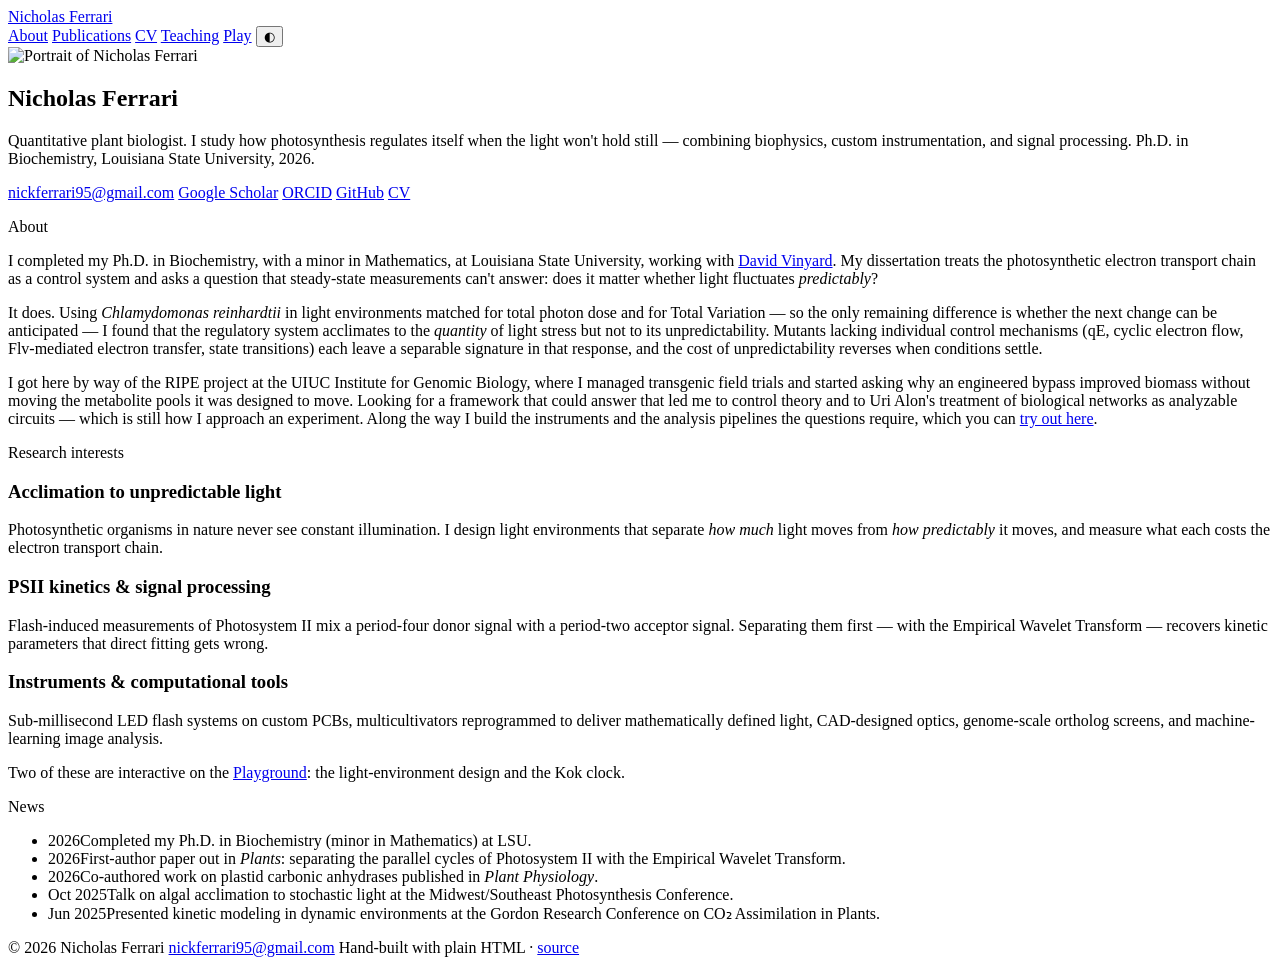
==== index.html @ 89a7556d "Add v1 website files fable 5 prep work followed by opus 5 personalization." ====
<!doctype html>
<html lang="en">
<head>
<meta charset="utf-8">
<meta name="viewport" content="width=device-width, initial-scale=1">
<title>Nicholas Ferrari — Quantitative Plant Biologist</title>
<meta name="description" content="Nicholas Ferrari studies how the photosynthetic electron transport chain is regulated under dynamic and unpredictable light, combining biophysics, custom instrumentation, and signal processing.">
<link rel="icon" type="image/svg+xml" href="assets/favicon.svg">
<link rel="preconnect" href="https://fonts.googleapis.com">
<link rel="preconnect" href="https://fonts.gstatic.com" crossorigin>
<link href="https://fonts.googleapis.com/css2?family=Inter:wght@400;500;600&family=Newsreader:ital,opsz,wght@0,6..72,400..700;1,6..72,400..600&display=swap" rel="stylesheet">
<link rel="stylesheet" href="assets/css/style.css">
<script>(function(){var t='light';try{t=localStorage.getItem('theme')||(matchMedia('(prefers-color-scheme: dark)').matches?'dark':'light');}catch(e){}document.documentElement.setAttribute('data-theme',t);})();</script>
</head>
<body>

<header class="site-head">
  <nav class="nav wrap" aria-label="Main">
    <a class="brand" href="index.html">Nicholas Ferrari</a>
    <div class="nav-links">
      <a href="index.html" aria-current="page">About</a>
      <a href="publications.html">Publications</a>
      <a href="cv.html">CV</a>
      <a href="teaching.html">Teaching</a>
      <a class="play-link" href="play/index.html">Play</a>
      <button id="theme-toggle" type="button" aria-label="Switch theme">◐</button>
    </div>
  </nav>
</header>

<main class="wrap">

  <section class="hero">
    <!-- EDIT: swap the placeholder portrait for a photo — save it as
         assets/me.jpg and change the src below -->
    <img class="portrait" src="assets/portrait.svg" alt="Portrait of Nicholas Ferrari" width="132" height="132">
    <div>
      <h1 class="name">Nicholas Ferrari</h1>
      <p class="tagline">Quantitative plant biologist. I study how photosynthesis regulates itself when the light won't hold still — combining biophysics, custom instrumentation, and signal processing. Ph.D. in Biochemistry, Louisiana State University, 2026.</p>
      <div class="quick-links">
        <a class="pill" href="mailto:nickferrari95@gmail.com">nickferrari95@gmail.com</a>
        <!-- EDIT: replace with your real profile URLs (or delete the ones you don't use) -->
        <a class="pill" href="https://scholar.google.com">Google Scholar</a>
        <a class="pill" href="https://orcid.org">ORCID</a>
        <a class="pill" href="https://github.com/yourusername">GitHub</a>
        <a class="pill" href="cv.html">CV</a>
      </div>
    </div>
  </section>

  <section id="about">
    <p class="section-label">About</p>
    <p>I completed my Ph.D. in Biochemistry, with a minor in Mathematics, at Louisiana State University, working with <a href="https://www.lsu.edu/science/biosci/">David Vinyard</a>. My dissertation treats the photosynthetic electron transport chain as a control system and asks a question that steady-state measurements can't answer: does it matter whether light fluctuates <em>predictably</em>?</p>
    <p>It does. Using <em>Chlamydomonas reinhardtii</em> in light environments matched for total photon dose and for Total Variation — so the only remaining difference is whether the next change can be anticipated — I found that the regulatory system acclimates to the <em>quantity</em> of light stress but not to its unpredictability. Mutants lacking individual control mechanisms (qE, cyclic electron flow, Flv-mediated electron transfer, state transitions) each leave a separable signature in that response, and the cost of unpredictability reverses when conditions settle.</p>
    <p>I got here by way of the RIPE project at the UIUC Institute for Genomic Biology, where I managed transgenic field trials and started asking why an engineered bypass improved biomass without moving the metabolite pools it was designed to move. Looking for a framework that could answer that led me to control theory and to Uri Alon's treatment of biological networks as analyzable circuits — which is still how I approach an experiment. Along the way I build the instruments and the analysis pipelines the questions require, which you can <a href="play/index.html">try out here</a>.</p>
  </section>

  <section id="research">
    <p class="section-label">Research interests</p>
    <div class="grid-3">
      <div class="card">
        <h3>Acclimation to unpredictable light</h3>
        <p>Photosynthetic organisms in nature never see constant illumination. I design light environments that separate <em>how much</em> light moves from <em>how predictably</em> it moves, and measure what each costs the electron transport chain.</p>
      </div>
      <div class="card">
        <h3>PSII kinetics &amp; signal processing</h3>
        <p>Flash-induced measurements of Photosystem II mix a period-four donor signal with a period-two acceptor signal. Separating them first — with the Empirical Wavelet Transform — recovers kinetic parameters that direct fitting gets wrong.</p>
      </div>
      <div class="card">
        <h3>Instruments &amp; computational tools</h3>
        <p>Sub-millisecond LED flash systems on custom PCBs, multicultivators reprogrammed to deliver mathematically defined light, CAD-designed optics, genome-scale ortholog screens, and machine-learning image analysis.</p>
      </div>
    </div>
    <p class="small muted" style="margin-top:14px">Two of these are interactive on the <a href="play/index.html">Playground</a>: the light-environment design and the Kok clock.</p>
  </section>

  <section id="news">
    <p class="section-label">News</p>
    <!-- EDIT: keep this short and reverse-chronological. Add your defense date
         and your next position when you're ready to announce it. -->
    <ul class="news">
      <li><time>2026</time><span>Completed my Ph.D. in Biochemistry (minor in Mathematics) at LSU.</span></li>
      <li><time>2026</time><span>First-author paper out in <em>Plants</em>: separating the parallel cycles of Photosystem II with the Empirical Wavelet Transform.</span></li>
      <li><time>2026</time><span>Co-authored work on plastid carbonic anhydrases published in <em>Plant Physiology</em>.</span></li>
      <li><time>Oct 2025</time><span>Talk on algal acclimation to stochastic light at the Midwest/Southeast Photosynthesis Conference.</span></li>
      <li><time>Jun 2025</time><span>Presented kinetic modeling in dynamic environments at the Gordon Research Conference on CO₂ Assimilation in Plants.</span></li>
    </ul>
  </section>

</main>

<footer class="site-foot">
  <div class="wrap foot-row">
    <span>© 2026 Nicholas Ferrari</span>
    <span><a href="mailto:nickferrari95@gmail.com">nickferrari95@gmail.com</a></span>
    <span>Hand-built with plain HTML · <a href="https://github.com/yourusername/yourusername.github.io">source</a></span>
  </div>
</footer>

<script src="assets/js/site.js"></script>
</body>
</html>
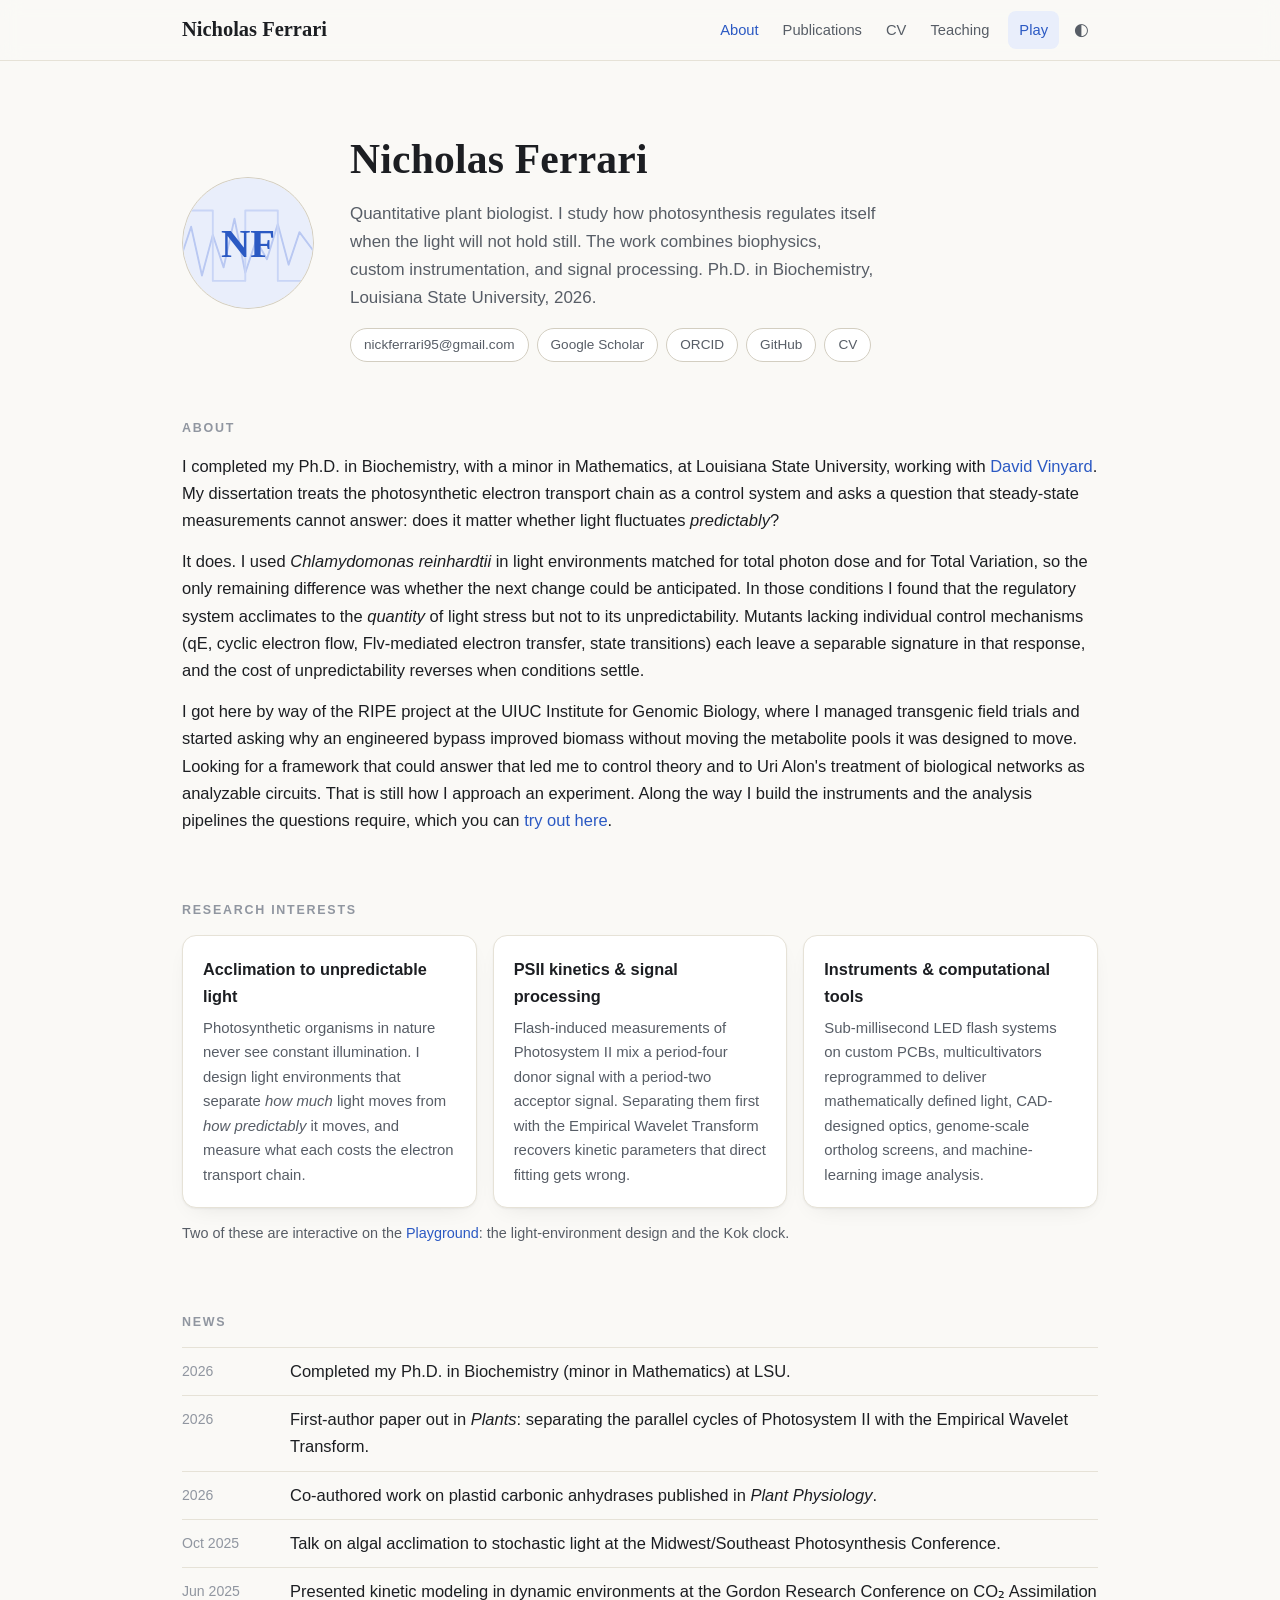
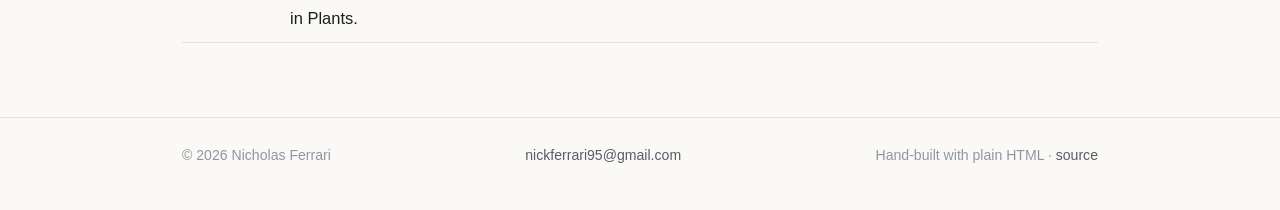
==== commit 5629c60b: "ai-tell sweep skill updated to remove unnatural language." ====
--- a/index.html
+++ b/index.html
@@ -36,13 +36,13 @@
     <img class="portrait" src="assets/portrait.svg" alt="Portrait of Nicholas Ferrari" width="132" height="132">
     <div>
       <h1 class="name">Nicholas Ferrari</h1>
-      <p class="tagline">Quantitative plant biologist. I study how photosynthesis regulates itself when the light won't hold still — combining biophysics, custom instrumentation, and signal processing. Ph.D. in Biochemistry, Louisiana State University, 2026.</p>
+      <p class="tagline">Quantitative plant biologist. I study how photosynthesis regulates itself when the light will not hold still. The work combines biophysics, custom instrumentation, and signal processing. Ph.D. in Biochemistry, Louisiana State University, 2026.</p>
       <div class="quick-links">
         <a class="pill" href="mailto:nickferrari95@gmail.com">nickferrari95@gmail.com</a>
         <!-- EDIT: replace with your real profile URLs (or delete the ones you don't use) -->
         <a class="pill" href="https://scholar.google.com">Google Scholar</a>
         <a class="pill" href="https://orcid.org">ORCID</a>
-        <a class="pill" href="https://github.com/yourusername">GitHub</a>
+        <a class="pill" href="https://github.com/nickyferrari">GitHub</a>
         <a class="pill" href="cv.html">CV</a>
       </div>
     </div>
@@ -50,9 +50,9 @@
 
   <section id="about">
     <p class="section-label">About</p>
-    <p>I completed my Ph.D. in Biochemistry, with a minor in Mathematics, at Louisiana State University, working with <a href="https://www.lsu.edu/science/biosci/">David Vinyard</a>. My dissertation treats the photosynthetic electron transport chain as a control system and asks a question that steady-state measurements can't answer: does it matter whether light fluctuates <em>predictably</em>?</p>
-    <p>It does. Using <em>Chlamydomonas reinhardtii</em> in light environments matched for total photon dose and for Total Variation — so the only remaining difference is whether the next change can be anticipated — I found that the regulatory system acclimates to the <em>quantity</em> of light stress but not to its unpredictability. Mutants lacking individual control mechanisms (qE, cyclic electron flow, Flv-mediated electron transfer, state transitions) each leave a separable signature in that response, and the cost of unpredictability reverses when conditions settle.</p>
-    <p>I got here by way of the RIPE project at the UIUC Institute for Genomic Biology, where I managed transgenic field trials and started asking why an engineered bypass improved biomass without moving the metabolite pools it was designed to move. Looking for a framework that could answer that led me to control theory and to Uri Alon's treatment of biological networks as analyzable circuits — which is still how I approach an experiment. Along the way I build the instruments and the analysis pipelines the questions require, which you can <a href="play/index.html">try out here</a>.</p>
+    <p>I completed my Ph.D. in Biochemistry, with a minor in Mathematics, at Louisiana State University, working with <a href="https://www.lsu.edu/science/biosci/">David Vinyard</a>. My dissertation treats the photosynthetic electron transport chain as a control system and asks a question that steady-state measurements cannot answer: does it matter whether light fluctuates <em>predictably</em>?</p>
+    <p>It does. I used <em>Chlamydomonas reinhardtii</em> in light environments matched for total photon dose and for Total Variation, so the only remaining difference was whether the next change could be anticipated. In those conditions I found that the regulatory system acclimates to the <em>quantity</em> of light stress but not to its unpredictability. Mutants lacking individual control mechanisms (qE, cyclic electron flow, Flv-mediated electron transfer, state transitions) each leave a separable signature in that response, and the cost of unpredictability reverses when conditions settle.</p>
+    <p>I got here by way of the RIPE project at the UIUC Institute for Genomic Biology, where I managed transgenic field trials and started asking why an engineered bypass improved biomass without moving the metabolite pools it was designed to move. Looking for a framework that could answer that led me to control theory and to Uri Alon's treatment of biological networks as analyzable circuits. That is still how I approach an experiment. Along the way I build the instruments and the analysis pipelines the questions require, which you can <a href="play/index.html">try out here</a>.</p>
   </section>
 
   <section id="research">
@@ -64,7 +64,7 @@
       </div>
       <div class="card">
         <h3>PSII kinetics &amp; signal processing</h3>
-        <p>Flash-induced measurements of Photosystem II mix a period-four donor signal with a period-two acceptor signal. Separating them first — with the Empirical Wavelet Transform — recovers kinetic parameters that direct fitting gets wrong.</p>
+        <p>Flash-induced measurements of Photosystem II mix a period-four donor signal with a period-two acceptor signal. Separating them first with the Empirical Wavelet Transform recovers kinetic parameters that direct fitting gets wrong.</p>
       </div>
       <div class="card">
         <h3>Instruments &amp; computational tools</h3>
@@ -93,7 +93,7 @@
   <div class="wrap foot-row">
     <span>© 2026 Nicholas Ferrari</span>
     <span><a href="mailto:nickferrari95@gmail.com">nickferrari95@gmail.com</a></span>
-    <span>Hand-built with plain HTML · <a href="https://github.com/yourusername/yourusername.github.io">source</a></span>
+    <span>Hand-built with plain HTML · <a href="https://github.com/nickyferrari/nickyferrari.github.io">source</a></span>
   </div>
 </footer>
 
--- a/assets/css/style.css
+++ b/assets/css/style.css
@@ -0,0 +1,529 @@
+/* ============================================================
+   Ada Quill — personal academic site
+   Plain CSS, no build step, no framework.
+   EDIT: every color and font lives in the tokens below.
+   Swap --accent to re-skin the whole site in one line.
+   ============================================================ */
+
+:root {
+  --bg: #FAF9F6;
+  --bg-raise: #FFFFFF;
+  --bg-sunk: #F1EEE7;
+  --ink: #1C1E22;
+  --ink-soft: #575D66;
+  --ink-faint: #9096A0;
+  --line: #E6E2D7;
+  --line-strong: #D3CEC1;
+  --accent: #2B59C3;
+  --on-accent: #FFFFFF;
+  --accent-soft: #E9EEFB;
+  --gold: #B8860B;
+  --gold-soft: #F7EFDC;
+  --danger: #B54834;
+  /* Chart series colors. Validated for colorblind separation and contrast
+     against the chart surface (--bg-sunk) — light and dark are separately
+     chosen steps, not an automatic flip. Don't hand-tweak these. */
+  --series-1: #2B59C3;
+  --series-2: #B5540C;
+  --series-3: #0B8F84;
+  --grid: #DFDACD;
+  --serif: "Newsreader", Georgia, "Times New Roman", serif;
+  --sans: "Inter", -apple-system, BlinkMacSystemFont, "Segoe UI", Roboto, Helvetica, Arial, sans-serif;
+  --mono: ui-monospace, "SF Mono", SFMono-Regular, Menlo, Consolas, monospace;
+  --wrap: 960px;
+  --wrap-wide: 1140px;
+  --shadow: 0 1px 2px rgba(20, 22, 26, .05), 0 8px 24px -12px rgba(20, 22, 26, .12);
+}
+
+html[data-theme="dark"] {
+  --bg: #14161A;
+  --bg-raise: #1B1E24;
+  --bg-sunk: #0F1114;
+  --ink: #E7E5E0;
+  --ink-soft: #A8ACB4;
+  --ink-faint: #7A7F88;
+  --line: #282C33;
+  --line-strong: #3A3F48;
+  --accent: #8AA7F0;
+  --on-accent: #0E1526;
+  --accent-soft: #232B42;
+  --gold: #D8B25C;
+  --gold-soft: #2E2817;
+  --danger: #E08573;
+  --series-1: #6E8FE8;
+  --series-2: #C97A2E;
+  --series-3: #1FA593;
+  --grid: #23272E;
+  --shadow: 0 1px 2px rgba(0, 0, 0, .4), 0 10px 30px -12px rgba(0, 0, 0, .5);
+}
+
+/* ---------- base ---------- */
+
+* { box-sizing: border-box; }
+html { scroll-behavior: smooth; }
+
+body {
+  margin: 0;
+  background: var(--bg);
+  color: var(--ink);
+  font-family: var(--sans);
+  font-size: 16.5px;
+  line-height: 1.65;
+  -webkit-font-smoothing: antialiased;
+  text-rendering: optimizeLegibility;
+}
+
+::selection { background: var(--accent-soft); }
+
+a { color: var(--accent); text-decoration: none; }
+a:hover { text-decoration: underline; text-underline-offset: 3px; }
+
+:focus-visible { outline: 2px solid var(--accent); outline-offset: 2px; border-radius: 4px; }
+
+.wrap { max-width: var(--wrap); margin: 0 auto; padding: 0 22px; }
+.wrap-wide { max-width: var(--wrap-wide); margin: 0 auto; padding: 0 22px; }
+
+p { margin: 0 0 14px; }
+.muted { color: var(--ink-soft); }
+.faint { color: var(--ink-faint); }
+.small { font-size: .9rem; }
+
+h1, h2 { font-family: var(--serif); font-weight: 600; letter-spacing: .2px; }
+h2 { font-size: 1.55rem; margin: 0 0 12px; }
+h3 { font-size: 1.02rem; font-weight: 600; margin: 22px 0 6px; }
+
+.section-label {
+  font-size: .78rem;
+  font-weight: 600;
+  letter-spacing: .14em;
+  text-transform: uppercase;
+  color: var(--ink-faint);
+  margin: 0 0 14px;
+}
+
+section { padding: 26px 0; }
+
+hr.rule { border: 0; border-top: 1px solid var(--line); margin: 8px 0; }
+
+/* ---------- header / nav ---------- */
+
+.site-head {
+  position: sticky;
+  top: 0;
+  z-index: 50;
+  background: color-mix(in srgb, var(--bg) 84%, transparent);
+  backdrop-filter: blur(10px);
+  -webkit-backdrop-filter: blur(10px);
+  border-bottom: 1px solid var(--line);
+}
+
+.nav {
+  display: flex;
+  align-items: center;
+  justify-content: space-between;
+  min-height: 60px;
+  gap: 12px;
+  flex-wrap: wrap;
+  padding-top: 6px;
+  padding-bottom: 6px;
+}
+
+.brand {
+  font-family: var(--serif);
+  font-size: 1.28rem;
+  font-weight: 600;
+  color: var(--ink);
+}
+.brand:hover { color: var(--accent); text-decoration: none; }
+
+.nav-links { display: flex; align-items: center; gap: 2px; flex-wrap: wrap; }
+
+.nav-links a {
+  color: var(--ink-soft);
+  font-size: .92rem;
+  font-weight: 500;
+  padding: 7px 11px;
+  border-radius: 8px;
+}
+.nav-links a:hover { color: var(--ink); background: var(--bg-sunk); text-decoration: none; }
+.nav-links a[aria-current="page"] { color: var(--accent); }
+
+.nav-links a.play-link { color: var(--accent); background: var(--accent-soft); margin-left: 6px; }
+.nav-links a.play-link:hover { filter: brightness(.96); }
+
+#theme-toggle {
+  font: inherit;
+  font-size: 1.05rem;
+  line-height: 1;
+  background: none;
+  border: 0;
+  color: var(--ink-soft);
+  cursor: pointer;
+  padding: 7px 9px;
+  border-radius: 8px;
+  margin-left: 4px;
+}
+#theme-toggle:hover { background: var(--bg-sunk); color: var(--ink); }
+
+/* ---------- hero ---------- */
+
+.hero { display: flex; gap: 36px; align-items: center; padding: 64px 0 30px; }
+
+.portrait {
+  width: 132px;
+  height: 132px;
+  border-radius: 50%;
+  border: 1px solid var(--line-strong);
+  background: var(--bg-sunk);
+  flex: 0 0 auto;
+}
+
+h1.name { font-size: 2.6rem; margin: 0 0 6px; }
+
+.tagline { color: var(--ink-soft); font-size: 1.06rem; max-width: 56ch; margin: 0 0 16px; }
+
+.quick-links { display: flex; gap: 8px; flex-wrap: wrap; }
+
+.pill {
+  font-size: .85rem;
+  font-weight: 500;
+  padding: 5px 13px;
+  border: 1px solid var(--line-strong);
+  border-radius: 999px;
+  color: var(--ink-soft);
+  background: var(--bg-raise);
+}
+.pill:hover { border-color: var(--accent); color: var(--accent); text-decoration: none; }
+
+/* ---------- cards & grids ---------- */
+
+.grid-3 { display: grid; grid-template-columns: repeat(3, 1fr); gap: 16px; }
+
+.card {
+  background: var(--bg-raise);
+  border: 1px solid var(--line);
+  border-radius: 14px;
+  padding: 20px;
+  box-shadow: var(--shadow);
+}
+.card h3 { margin-top: 0; }
+.card p { margin-bottom: 0; font-size: .93rem; color: var(--ink-soft); }
+
+a.card-link { display: block; color: inherit; transition: transform .15s ease, border-color .15s ease; }
+a.card-link:hover { text-decoration: none; transform: translateY(-2px); border-color: var(--accent); }
+a.card-link .go { color: var(--accent); font-weight: 500; font-size: .9rem; display: inline-block; margin-top: 12px; }
+
+.demo-cards { display: grid; grid-template-columns: repeat(3, 1fr); gap: 18px; margin-top: 10px; }
+.thumb { display: block; width: 100%; height: auto; border-radius: 10px; background: var(--bg-sunk); margin-bottom: 14px; border: 1px solid var(--line); }
+
+/* ---------- news ---------- */
+
+.news { list-style: none; margin: 0; padding: 0; }
+.news li { display: flex; gap: 16px; padding: 10px 0; border-top: 1px solid var(--line); }
+.news li:last-child { border-bottom: 1px solid var(--line); }
+.news time { flex: 0 0 92px; color: var(--ink-faint); font-size: .88rem; padding-top: 2px; }
+
+/* ---------- publications ---------- */
+
+.pub { padding: 15px 0; border-top: 1px solid var(--line); }
+.pub:last-child { border-bottom: 1px solid var(--line); }
+.pub-title { font-weight: 600; margin: 0 0 2px; }
+.pub-authors { margin: 0 0 2px; font-size: .95rem; color: var(--ink-soft); }
+.pub-authors .me { color: var(--ink); font-weight: 600; }
+.pub-venue { font-style: italic; color: var(--ink-soft); font-size: .95rem; margin: 0; }
+.pub-links { display: flex; gap: 4px; font-size: .84rem; margin-top: 7px; flex-wrap: wrap; align-items: center; }
+.pub-links a, .pub-links summary {
+  color: var(--accent);
+  border: 1px solid var(--line);
+  border-radius: 6px;
+  padding: 2px 9px;
+  cursor: pointer;
+  list-style: none;
+}
+.pub-links a:hover, .pub-links summary:hover { border-color: var(--accent); text-decoration: none; }
+.pub-links details { display: contents; }
+.pub-links summary::-webkit-details-marker { display: none; }
+.bibtex-box {
+  background: var(--bg-sunk);
+  border: 1px solid var(--line);
+  border-radius: 8px;
+  padding: 12px 14px;
+  font-family: var(--mono);
+  font-size: .76rem;
+  line-height: 1.5;
+  overflow-x: auto;
+  margin: 10px 0 0;
+  white-space: pre;
+}
+
+/* ---------- CV ---------- */
+
+.cv-item { display: flex; gap: 18px; padding: 11px 0; border-top: 1px solid var(--line); }
+.cv-when { flex: 0 0 118px; color: var(--ink-faint); font-size: .9rem; padding-top: 2px; }
+.cv-what strong { font-weight: 600; }
+.cv-what .sub { color: var(--ink-soft); font-size: .93rem; }
+
+/* ---------- buttons ---------- */
+
+.btn {
+  display: inline-flex;
+  align-items: center;
+  justify-content: center;
+  gap: 8px;
+  font: inherit;
+  font-size: .92rem;
+  font-weight: 500;
+  padding: 8px 16px;
+  border-radius: 10px;
+  border: 1px solid var(--line-strong);
+  background: var(--bg-raise);
+  color: var(--ink);
+  cursor: pointer;
+}
+.btn:hover { border-color: var(--accent); color: var(--accent); text-decoration: none; }
+.btn.primary { background: var(--accent); border-color: var(--accent); color: var(--on-accent); }
+.btn.primary:hover { filter: brightness(1.08); color: var(--on-accent); }
+.btn:disabled { opacity: .45; cursor: default; pointer-events: none; }
+.btn.small { padding: 5px 11px; font-size: .85rem; border-radius: 8px; }
+.btn-row { display: flex; gap: 8px; flex-wrap: wrap; margin-top: 10px; }
+
+/* ---------- demo pages (playground) ---------- */
+
+.demo { display: grid; grid-template-columns: 272px minmax(0, 1fr); gap: 22px; align-items: start; padding: 22px 0; }
+
+.panel {
+  background: var(--bg-raise);
+  border: 1px solid var(--line);
+  border-radius: 14px;
+  padding: 16px 18px;
+  box-shadow: var(--shadow);
+}
+
+.panel fieldset { border: 0; margin: 0; padding: 13px 0; border-top: 1px solid var(--line); min-width: 0; }
+.panel fieldset:first-child { border-top: 0; padding-top: 2px; }
+.panel legend {
+  display: block;
+  width: 100%;
+  padding: 0 0 4px;
+  font-size: .76rem;
+  font-weight: 600;
+  letter-spacing: .12em;
+  text-transform: uppercase;
+  color: var(--ink-faint);
+}
+
+.ctl { display: block; margin: 9px 0; }
+.ctl-row { display: flex; justify-content: space-between; align-items: baseline; font-size: .88rem; margin-bottom: 3px; }
+.ctl-row output { font-family: var(--mono); font-size: .78rem; color: var(--ink-soft); }
+
+input[type="range"] { width: 100%; accent-color: var(--accent); margin: 0; display: block; }
+
+select, input[type="number"] {
+  font: inherit;
+  font-size: .9rem;
+  padding: 6px 9px;
+  border: 1px solid var(--line-strong);
+  border-radius: 8px;
+  background: var(--bg-raise);
+  color: var(--ink);
+  width: 100%;
+}
+
+.check-row { display: flex; align-items: center; gap: 8px; font-size: .9rem; margin: 8px 0; }
+input[type="checkbox"] { accent-color: var(--accent); width: 15px; height: 15px; margin: 0; }
+
+.bs-grid { display: grid; grid-template-columns: repeat(9, 1fr); gap: 2px; margin: 6px 0 2px; }
+.bs-grid label { display: flex; flex-direction: column; align-items: center; gap: 3px; font-size: .68rem; color: var(--ink-faint); }
+.bs-grid input[type="checkbox"] { width: 13px; height: 13px; }
+.bs-name { font-size: .8rem; font-weight: 600; color: var(--ink-soft); margin: 8px 0 2px; }
+
+/* ---------- canvas stage ---------- */
+
+.stage { position: relative; min-width: 0; }
+.stage canvas {
+  display: block;
+  width: 100%;
+  height: auto;
+  background: var(--bg-sunk);
+  border: 1px solid var(--line);
+  border-radius: 14px;
+  box-shadow: var(--shadow);
+  touch-action: none;
+}
+.stage-note { font-size: .85rem; color: var(--ink-faint); margin-top: 10px; }
+.readout { display: flex; gap: 20px; font-family: var(--mono); font-size: .8rem; color: var(--ink-soft); margin-top: 9px; flex-wrap: wrap; }
+
+.overlay {
+  position: absolute;
+  inset: 0;
+  display: flex;
+  align-items: center;
+  justify-content: center;
+  background: color-mix(in srgb, var(--bg) 55%, transparent);
+  backdrop-filter: blur(3px);
+  -webkit-backdrop-filter: blur(3px);
+  border-radius: 14px;
+  padding: 20px;
+}
+.overlay-card {
+  background: var(--bg-raise);
+  border: 1px solid var(--line-strong);
+  border-radius: 16px;
+  padding: 26px 30px;
+  max-width: 400px;
+  text-align: center;
+  box-shadow: var(--shadow);
+}
+.overlay-card h3 { font-family: var(--serif); font-size: 1.4rem; margin: 0 0 8px; }
+.overlay-card p { color: var(--ink-soft); font-size: .95rem; }
+.overlay-card .btn-row { justify-content: center; }
+
+.hidden { display: none !important; }
+
+/* ---------- rule list (numbered list, used on the Life page) ---------- */
+
+.rules-box {
+  background: var(--bg-raise);
+  border: 1px solid var(--line);
+  border-radius: 14px;
+  padding: 16px 20px 18px;
+  margin-top: 14px;
+  box-shadow: var(--shadow);
+}
+.rules-box h3 { margin: 0 0 4px; }
+.rules-box > p { font-size: .9rem; color: var(--ink-soft); margin: 0 0 10px; }
+
+ol.rules { margin: 0; padding-left: 22px; font-size: .93rem; }
+ol.rules li { margin: 7px 0; padding-left: 4px; }
+ol.rules li::marker { color: var(--accent); font-weight: 600; font-family: var(--mono); font-size: .85em; }
+ol.rules .term { color: var(--ink-faint); font-style: italic; }
+
+/* ---------- charts ---------- */
+
+.legend { display: flex; gap: 16px; flex-wrap: wrap; margin: 12px 0 0; font-size: .87rem; }
+.legend-item { display: inline-flex; align-items: center; gap: 7px; color: var(--ink-soft); }
+.swatch { width: 13px; height: 13px; border-radius: 3px; flex: 0 0 auto; }
+
+.stat-row { display: grid; grid-template-columns: repeat(auto-fit, minmax(128px, 1fr)); gap: 10px; margin-top: 14px; }
+.stat {
+  background: var(--bg-raise);
+  border: 1px solid var(--line);
+  border-radius: 11px;
+  padding: 10px 13px;
+}
+.stat .k { font-size: .72rem; letter-spacing: .08em; text-transform: uppercase; color: var(--ink-faint); display: block; }
+.stat .v { font-family: var(--mono); font-size: 1.02rem; color: var(--ink); display: block; margin-top: 2px; }
+.stat .v small { font-size: .72rem; color: var(--ink-faint); font-family: var(--sans); }
+.stat.match { border-color: var(--gold); background: var(--gold-soft); }
+
+.tip {
+  position: absolute;
+  pointer-events: none;
+  background: var(--bg-raise);
+  border: 1px solid var(--line-strong);
+  border-radius: 9px;
+  padding: 7px 10px;
+  font-size: .8rem;
+  line-height: 1.45;
+  box-shadow: var(--shadow);
+  white-space: nowrap;
+  z-index: 5;
+}
+.tip .tk { color: var(--ink-faint); }
+.tip .tv { font-family: var(--mono); color: var(--ink); }
+.tip b { display: block; margin-bottom: 3px; font-size: .78rem; }
+
+table.data { border-collapse: collapse; width: 100%; font-size: .84rem; margin-top: 10px; }
+table.data th, table.data td { text-align: right; padding: 4px 9px; border-bottom: 1px solid var(--line); font-family: var(--mono); font-weight: 400; }
+table.data th { color: var(--ink-faint); font-size: .74rem; text-transform: uppercase; letter-spacing: .07em; font-family: var(--sans); }
+table.data td:first-child, table.data th:first-child { text-align: left; }
+details.table-view summary { cursor: pointer; color: var(--accent); font-size: .87rem; font-weight: 500; margin-top: 14px; }
+
+.eq { font-family: var(--mono); font-size: .8rem; background: var(--bg-sunk); border: 1px solid var(--line); border-radius: 8px; padding: 8px 11px; color: var(--ink-soft); margin: 8px 0 0; overflow-x: auto; }
+
+/* ---------- golf specifics ---------- */
+
+.level-chips { display: flex; gap: 7px; flex-wrap: wrap; margin: 4px 0 10px; }
+.chip {
+  font: inherit;
+  font-size: .84rem;
+  font-weight: 500;
+  padding: 5px 12px;
+  border-radius: 999px;
+  border: 1px solid var(--line-strong);
+  background: var(--bg-raise);
+  cursor: pointer;
+  color: var(--ink-soft);
+}
+.chip:hover { border-color: var(--accent); color: var(--accent); }
+.chip[aria-pressed="true"] { background: var(--accent); border-color: var(--accent); color: var(--on-accent); }
+.chip.done::after { content: " ✓"; }
+
+.stamp-grid { display: grid; grid-template-columns: 1fr 1fr; gap: 7px; }
+.stamp {
+  font: inherit;
+  border: 1px solid var(--line-strong);
+  border-radius: 10px;
+  background: var(--bg-raise);
+  padding: 8px 6px 6px;
+  display: flex;
+  flex-direction: column;
+  align-items: center;
+  gap: 4px;
+  cursor: pointer;
+  font-size: .76rem;
+  color: var(--ink-soft);
+}
+.stamp:hover { border-color: var(--accent); }
+.stamp[aria-pressed="true"] { border-color: var(--accent); background: var(--accent-soft); color: var(--accent); }
+.stamp svg { display: block; }
+.stamp .cost { font-family: var(--mono); font-size: .68rem; }
+
+.level-blurb { font-size: .9rem; color: var(--ink-soft); margin: 6px 0 0; }
+.level-blurb strong { color: var(--ink); }
+.hint-details { margin-top: 8px; font-size: .88rem; }
+.hint-details summary { cursor: pointer; color: var(--accent); font-weight: 500; }
+.hint-details p { margin: 6px 0 0; color: var(--ink-soft); }
+
+/* ---------- footer ---------- */
+
+.site-foot { border-top: 1px solid var(--line); margin-top: 48px; padding: 26px 0 42px; font-size: .88rem; color: var(--ink-faint); }
+.foot-row { display: flex; justify-content: space-between; gap: 14px; flex-wrap: wrap; }
+.site-foot a { color: var(--ink-soft); }
+.site-foot a:hover { color: var(--accent); }
+
+/* ---------- page intro ---------- */
+
+.page-head { padding: 46px 0 8px; }
+.page-head h1 { font-size: 2.1rem; margin: 0 0 10px; }
+.page-head .lede { color: var(--ink-soft); max-width: 62ch; }
+
+/* ---------- responsive ---------- */
+
+@media (max-width: 900px) {
+  .grid-3, .demo-cards { grid-template-columns: 1fr; }
+  .demo { grid-template-columns: 1fr; }
+  .hero { flex-direction: column; align-items: flex-start; gap: 20px; padding-top: 40px; }
+  h1.name { font-size: 2.15rem; }
+  .cv-item { flex-direction: column; gap: 2px; }
+  .news li { flex-direction: column; gap: 2px; }
+  .news time { flex-basis: auto; }
+}
+
+/* ---------- motion ---------- */
+
+@media (prefers-reduced-motion: reduce) {
+  html { scroll-behavior: auto; }
+  *, *::before, *::after { transition: none !important; animation: none !important; }
+}
+
+/* ---------- print (used by the CV page) ---------- */
+
+@media print {
+  .site-head, .site-foot, .no-print { display: none !important; }
+  body { background: #fff; color: #000; font-size: 11.5pt; }
+  a { color: #000; }
+  .wrap { max-width: 100%; padding: 0; }
+  .cv-item, .pub, .news li { border-color: #ddd; break-inside: avoid; }
+  .page-head { padding-top: 0; }
+}
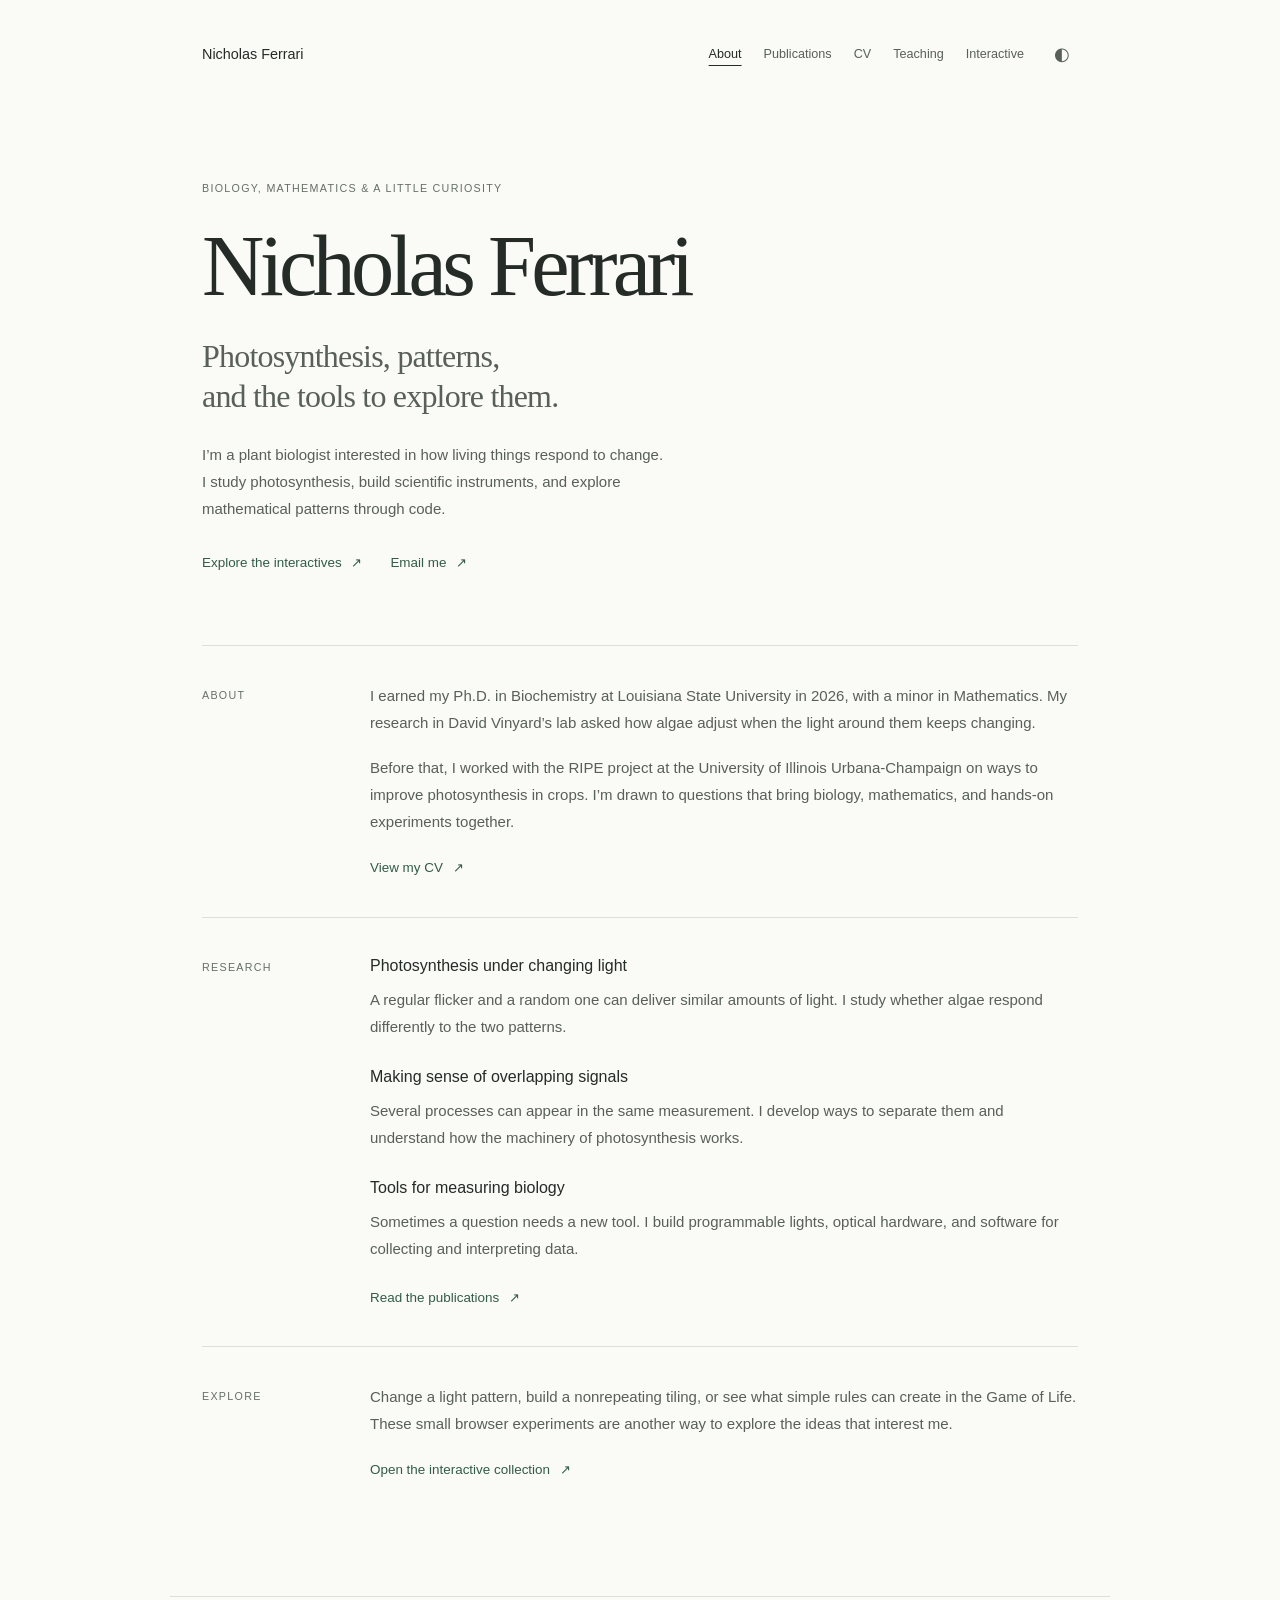
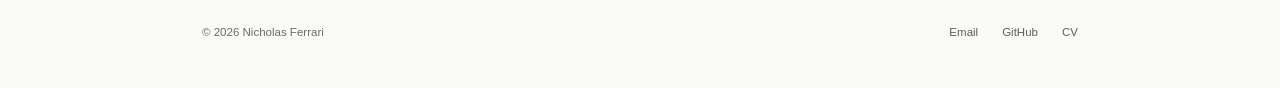
==== commit 6b3da0ed: "Redesign personal site and expand interactive tiling explorer" ====
--- a/index.html
+++ b/index.html
@@ -4,15 +4,16 @@
 <meta charset="utf-8">
 <meta name="viewport" content="width=device-width, initial-scale=1">
 <title>Nicholas Ferrari — Quantitative Plant Biologist</title>
-<meta name="description" content="Nicholas Ferrari studies how the photosynthetic electron transport chain is regulated under dynamic and unpredictable light, combining biophysics, custom instrumentation, and signal processing.">
+<meta name="description" content="Nicholas Ferrari is a plant biologist exploring photosynthesis, scientific instruments, and mathematical patterns. Read about his research or try an interactive experiment.">
 <link rel="icon" type="image/svg+xml" href="assets/favicon.svg">
 <link rel="preconnect" href="https://fonts.googleapis.com">
 <link rel="preconnect" href="https://fonts.gstatic.com" crossorigin>
 <link href="https://fonts.googleapis.com/css2?family=Inter:wght@400;500;600&family=Newsreader:ital,opsz,wght@0,6..72,400..700;1,6..72,400..600&display=swap" rel="stylesheet">
 <link rel="stylesheet" href="assets/css/style.css">
-<script>(function(){var t='light';try{t=localStorage.getItem('theme')||(matchMedia('(prefers-color-scheme: dark)').matches?'dark':'light');}catch(e){}document.documentElement.setAttribute('data-theme',t);})();</script>
+<script>(function(){var t='light';try{t=localStorage.getItem('theme')||'light';}catch(e){}document.documentElement.setAttribute('data-theme',t);})();</script>
 </head>
 <body>
+<a class="skip-link" href="#main">Skip to content</a>
 
 <header class="site-head">
   <nav class="nav wrap" aria-label="Main">
@@ -22,78 +23,65 @@
       <a href="publications.html">Publications</a>
       <a href="cv.html">CV</a>
       <a href="teaching.html">Teaching</a>
-      <a class="play-link" href="play/index.html">Play</a>
+      <a class="play-link" href="play/index.html">Interactive</a>
       <button id="theme-toggle" type="button" aria-label="Switch theme">◐</button>
     </div>
   </nav>
 </header>
 
-<main class="wrap">
-
-  <section class="hero">
-    <!-- EDIT: swap the placeholder portrait for a photo — save it as
-         assets/me.jpg and change the src below -->
-    <img class="portrait" src="assets/portrait.svg" alt="Portrait of Nicholas Ferrari" width="132" height="132">
-    <div>
-      <h1 class="name">Nicholas Ferrari</h1>
-      <p class="tagline">Quantitative plant biologist. I study how photosynthesis regulates itself when the light will not hold still. The work combines biophysics, custom instrumentation, and signal processing. Ph.D. in Biochemistry, Louisiana State University, 2026.</p>
-      <div class="quick-links">
-        <a class="pill" href="mailto:nickferrari95@gmail.com">nickferrari95@gmail.com</a>
-        <!-- EDIT: replace with your real profile URLs (or delete the ones you don't use) -->
-        <a class="pill" href="https://scholar.google.com">Google Scholar</a>
-        <a class="pill" href="https://orcid.org">ORCID</a>
-        <a class="pill" href="https://github.com/nickyferrari">GitHub</a>
-        <a class="pill" href="cv.html">CV</a>
-      </div>
+<main class="wrap" id="main">
+<section class="intro" aria-labelledby="intro-title">
+    <p class="eyebrow">Biology, mathematics &amp; a little curiosity</p>
+    <h1 id="intro-title">Nicholas Ferrari</h1>
+    <p class="intro-line">Photosynthesis, patterns,<br class="desktop-break"> and the tools to explore them.</p>
+    <p class="intro-summary">I’m a plant biologist interested in how living things respond to change. I study photosynthesis, build scientific instruments, and explore mathematical patterns through code.</p>
+    <div class="text-links">
+      <a href="play/index.html">Explore the interactives <span aria-hidden="true">↗</span></a>
+      <a href="mailto:nickferrari95@gmail.com">Email me <span aria-hidden="true">↗</span></a>
     </div>
   </section>
 
-  <section id="about">
-    <p class="section-label">About</p>
-    <p>I completed my Ph.D. in Biochemistry, with a minor in Mathematics, at Louisiana State University, working with <a href="https://www.lsu.edu/science/biosci/">David Vinyard</a>. My dissertation treats the photosynthetic electron transport chain as a control system and asks a question that steady-state measurements cannot answer: does it matter whether light fluctuates <em>predictably</em>?</p>
-    <p>It does. I used <em>Chlamydomonas reinhardtii</em> in light environments matched for total photon dose and for Total Variation, so the only remaining difference was whether the next change could be anticipated. In those conditions I found that the regulatory system acclimates to the <em>quantity</em> of light stress but not to its unpredictability. Mutants lacking individual control mechanisms (qE, cyclic electron flow, Flv-mediated electron transfer, state transitions) each leave a separable signature in that response, and the cost of unpredictability reverses when conditions settle.</p>
-    <p>I got here by way of the RIPE project at the UIUC Institute for Genomic Biology, where I managed transgenic field trials and started asking why an engineered bypass improved biomass without moving the metabolite pools it was designed to move. Looking for a framework that could answer that led me to control theory and to Uri Alon's treatment of biological networks as analyzable circuits. That is still how I approach an experiment. Along the way I build the instruments and the analysis pipelines the questions require, which you can <a href="play/index.html">try out here</a>.</p>
+  <section class="section-row" id="about" aria-labelledby="about-title">
+    <h2 class="section-label" id="about-title">About</h2>
+    <div class="section-body">
+      <p>I earned my Ph.D. in Biochemistry at Louisiana State University in 2026, with a minor in Mathematics. My research in David Vinyard’s lab asked how algae adjust when the light around them keeps changing.</p>
+      <p>Before that, I worked with the RIPE project at the University of Illinois Urbana-Champaign on ways to improve photosynthesis in crops. I’m drawn to questions that bring biology, mathematics, and hands-on experiments together.</p>
+      <a class="inline-link" href="cv.html">View my CV <span aria-hidden="true">↗</span></a>
+    </div>
   </section>
 
-  <section id="research">
-    <p class="section-label">Research interests</p>
-    <div class="grid-3">
-      <div class="card">
-        <h3>Acclimation to unpredictable light</h3>
-        <p>Photosynthetic organisms in nature never see constant illumination. I design light environments that separate <em>how much</em> light moves from <em>how predictably</em> it moves, and measure what each costs the electron transport chain.</p>
-      </div>
-      <div class="card">
-        <h3>PSII kinetics &amp; signal processing</h3>
-        <p>Flash-induced measurements of Photosystem II mix a period-four donor signal with a period-two acceptor signal. Separating them first with the Empirical Wavelet Transform recovers kinetic parameters that direct fitting gets wrong.</p>
-      </div>
-      <div class="card">
-        <h3>Instruments &amp; computational tools</h3>
-        <p>Sub-millisecond LED flash systems on custom PCBs, multicultivators reprogrammed to deliver mathematically defined light, CAD-designed optics, genome-scale ortholog screens, and machine-learning image analysis.</p>
-      </div>
+  <section class="section-row" id="research" aria-labelledby="research-title">
+    <h2 class="section-label" id="research-title">Research</h2>
+    <div class="section-body research-list">
+      <article>
+        <h3>Photosynthesis under changing light</h3>
+        <p>A regular flicker and a random one can deliver similar amounts of light. I study whether algae respond differently to the two patterns.</p>
+      </article>
+      <article>
+        <h3>Making sense of overlapping signals</h3>
+        <p>Several processes can appear in the same measurement. I develop ways to separate them and understand how the machinery of photosynthesis works.</p>
+      </article>
+      <article>
+        <h3>Tools for measuring biology</h3>
+        <p>Sometimes a question needs a new tool. I build programmable lights, optical hardware, and software for collecting and interpreting data.</p>
+      </article>
+      <a class="inline-link" href="publications.html">Read the publications <span aria-hidden="true">↗</span></a>
     </div>
-    <p class="small muted" style="margin-top:14px">Two of these are interactive on the <a href="play/index.html">Playground</a>: the light-environment design and the Kok clock.</p>
   </section>
 
-  <section id="news">
-    <p class="section-label">News</p>
-    <!-- EDIT: keep this short and reverse-chronological. Add your defense date
-         and your next position when you're ready to announce it. -->
-    <ul class="news">
-      <li><time>2026</time><span>Completed my Ph.D. in Biochemistry (minor in Mathematics) at LSU.</span></li>
-      <li><time>2026</time><span>First-author paper out in <em>Plants</em>: separating the parallel cycles of Photosystem II with the Empirical Wavelet Transform.</span></li>
-      <li><time>2026</time><span>Co-authored work on plastid carbonic anhydrases published in <em>Plant Physiology</em>.</span></li>
-      <li><time>Oct 2025</time><span>Talk on algal acclimation to stochastic light at the Midwest/Southeast Photosynthesis Conference.</span></li>
-      <li><time>Jun 2025</time><span>Presented kinetic modeling in dynamic environments at the Gordon Research Conference on CO₂ Assimilation in Plants.</span></li>
-    </ul>
+  <section class="section-row" aria-labelledby="explore-title">
+    <h2 class="section-label" id="explore-title">Explore</h2>
+    <div class="section-body">
+      <p>Change a light pattern, build a nonrepeating tiling, or see what simple rules can create in the Game of Life. These small browser experiments are another way to explore the ideas that interest me.</p>
+      <a class="inline-link" href="play/index.html">Open the interactive collection <span aria-hidden="true">↗</span></a>
+    </div>
   </section>
-
 </main>
 
 <footer class="site-foot">
   <div class="wrap foot-row">
     <span>© 2026 Nicholas Ferrari</span>
-    <span><a href="mailto:nickferrari95@gmail.com">nickferrari95@gmail.com</a></span>
-    <span>Hand-built with plain HTML · <a href="https://github.com/nickyferrari/nickyferrari.github.io">source</a></span>
+    <div class="footer-links"><a href="mailto:nickferrari95@gmail.com">Email</a><a href="https://github.com/nickyferrari">GitHub</a><a href="cv.html">CV</a></div>
   </div>
 </footer>
 
--- a/assets/css/style.css
+++ b/assets/css/style.css
@@ -1,269 +1,139 @@
-/* ============================================================
-   Ada Quill — personal academic site
-   Plain CSS, no build step, no framework.
-   EDIT: every color and font lives in the tokens below.
-   Swap --accent to re-skin the whole site in one line.
-   ============================================================ */
-
+/* Nicholas Ferrari — shared typography, layout, and interactive controls. */
 :root {
-  --bg: #FAF9F6;
-  --bg-raise: #FFFFFF;
-  --bg-sunk: #F1EEE7;
-  --ink: #1C1E22;
-  --ink-soft: #575D66;
-  --ink-faint: #9096A0;
-  --line: #E6E2D7;
-  --line-strong: #D3CEC1;
-  --accent: #2B59C3;
-  --on-accent: #FFFFFF;
-  --accent-soft: #E9EEFB;
-  --gold: #B8860B;
-  --gold-soft: #F7EFDC;
-  --danger: #B54834;
-  /* Chart series colors. Validated for colorblind separation and contrast
-     against the chart surface (--bg-sunk) — light and dark are separately
-     chosen steps, not an automatic flip. Don't hand-tweak these. */
-  --series-1: #2B59C3;
-  --series-2: #B5540C;
-  --series-3: #0B8F84;
-  --grid: #DFDACD;
+  color-scheme: light;
+  --bg: #fafaf7;
+  --bg-raise: #ffffff;
+  --bg-sunk: #f1f1eb;
+  --ink: #252b27;
+  --ink-soft: #586059;
+  --ink-faint: #657067;
+  --line: #dedfd6;
+  --line-strong: #c9cec4;
+  --accent: #315c45;
+  --on-accent: #ffffff;
+  --accent-soft: #e8eee7;
+  --gold: #87630a;
+  --gold-soft: #f4eedc;
+  --danger: #a53d2a;
+  --series-1: #2b59c3;
+  --series-2: #b5540c;
+  --series-3: #08766d;
+  --grid: #dfdacd;
   --serif: "Newsreader", Georgia, "Times New Roman", serif;
-  --sans: "Inter", -apple-system, BlinkMacSystemFont, "Segoe UI", Roboto, Helvetica, Arial, sans-serif;
-  --mono: ui-monospace, "SF Mono", SFMono-Regular, Menlo, Consolas, monospace;
-  --wrap: 960px;
-  --wrap-wide: 1140px;
-  --shadow: 0 1px 2px rgba(20, 22, 26, .05), 0 8px 24px -12px rgba(20, 22, 26, .12);
-}
-
+  --sans: "Inter", -apple-system, BlinkMacSystemFont, "Segoe UI", sans-serif;
+  --mono: ui-monospace, "SF Mono", Consolas, monospace;
+  --wrap: 940px;
+  --wrap-wide: 1200px;
+  --shadow: none;
+}
 html[data-theme="dark"] {
-  --bg: #14161A;
-  --bg-raise: #1B1E24;
-  --bg-sunk: #0F1114;
-  --ink: #E7E5E0;
-  --ink-soft: #A8ACB4;
-  --ink-faint: #7A7F88;
-  --line: #282C33;
-  --line-strong: #3A3F48;
-  --accent: #8AA7F0;
-  --on-accent: #0E1526;
-  --accent-soft: #232B42;
-  --gold: #D8B25C;
-  --gold-soft: #2E2817;
-  --danger: #E08573;
-  --series-1: #6E8FE8;
-  --series-2: #C97A2E;
-  --series-3: #1FA593;
-  --grid: #23272E;
-  --shadow: 0 1px 2px rgba(0, 0, 0, .4), 0 10px 30px -12px rgba(0, 0, 0, .5);
-}
-
-/* ---------- base ---------- */
-
+  color-scheme: dark;
+  --bg: #191e1b;
+  --bg-raise: #202722;
+  --bg-sunk: #131815;
+  --ink: #e7eae3;
+  --ink-soft: #b8c0b7;
+  --ink-faint: #a4b0a4;
+  --line: #364138;
+  --line-strong: #526053;
+  --accent: #b5d4b3;
+  --on-accent: #19271c;
+  --accent-soft: #2e4031;
+  --gold: #d8b25c;
+  --gold-soft: #302b1d;
+  --danger: #ed9e8b;
+  --series-1: #91afff;
+  --series-2: #efa05a;
+  --series-3: #64cbb8;
+  --grid: #303c34;
+}
 * { box-sizing: border-box; }
 html { scroll-behavior: smooth; }
-
-body {
-  margin: 0;
-  background: var(--bg);
-  color: var(--ink);
-  font-family: var(--sans);
-  font-size: 16.5px;
-  line-height: 1.65;
-  -webkit-font-smoothing: antialiased;
-  text-rendering: optimizeLegibility;
-}
-
+body { margin: 0; background: var(--bg); color: var(--ink); font: 15px/1.8 var(--sans); -webkit-font-smoothing: antialiased; }
 ::selection { background: var(--accent-soft); }
-
-a { color: var(--accent); text-decoration: none; }
-a:hover { text-decoration: underline; text-underline-offset: 3px; }
-
-:focus-visible { outline: 2px solid var(--accent); outline-offset: 2px; border-radius: 4px; }
-
-.wrap { max-width: var(--wrap); margin: 0 auto; padding: 0 22px; }
-.wrap-wide { max-width: var(--wrap-wide); margin: 0 auto; padding: 0 22px; }
-
-p { margin: 0 0 14px; }
-.muted { color: var(--ink-soft); }
+a { color: var(--accent); text-decoration-thickness: 1px; text-underline-offset: 4px; }
+a:hover { text-decoration: underline; }
+:focus-visible { outline: 2px solid var(--accent); outline-offset: 5px; }
+.wrap, .wrap-wide { margin-inline: auto; padding-inline: 32px; }
+.wrap { max-width: var(--wrap); }
+.wrap-wide { max-width: var(--wrap-wide); }
+p { margin: 0 0 18px; }
+h1, h2 { font-family: var(--serif); font-weight: 400; }
+h1 { text-wrap: balance; }
+h2 { font-size: 1.8rem; line-height: 1.25; }
+h3 { font-size: 1rem; font-weight: 500; line-height: 1.5; margin: 0 0 8px; }
+section { padding-block: 32px; }
+.muted, .lede { color: var(--ink-soft); }
 .faint { color: var(--ink-faint); }
-.small { font-size: .9rem; }
-
-h1, h2 { font-family: var(--serif); font-weight: 600; letter-spacing: .2px; }
-h2 { font-size: 1.55rem; margin: 0 0 12px; }
-h3 { font-size: 1.02rem; font-weight: 600; margin: 22px 0 6px; }
-
-.section-label {
-  font-size: .78rem;
-  font-weight: 600;
-  letter-spacing: .14em;
-  text-transform: uppercase;
-  color: var(--ink-faint);
-  margin: 0 0 14px;
-}
-
-section { padding: 26px 0; }
-
-hr.rule { border: 0; border-top: 1px solid var(--line); margin: 8px 0; }
-
-/* ---------- header / nav ---------- */
-
-.site-head {
-  position: sticky;
-  top: 0;
-  z-index: 50;
-  background: color-mix(in srgb, var(--bg) 84%, transparent);
-  backdrop-filter: blur(10px);
-  -webkit-backdrop-filter: blur(10px);
-  border-bottom: 1px solid var(--line);
-}
-
-.nav {
-  display: flex;
-  align-items: center;
-  justify-content: space-between;
-  min-height: 60px;
-  gap: 12px;
-  flex-wrap: wrap;
-  padding-top: 6px;
-  padding-bottom: 6px;
-}
-
-.brand {
-  font-family: var(--serif);
-  font-size: 1.28rem;
-  font-weight: 600;
-  color: var(--ink);
-}
-.brand:hover { color: var(--accent); text-decoration: none; }
-
-.nav-links { display: flex; align-items: center; gap: 2px; flex-wrap: wrap; }
-
-.nav-links a {
-  color: var(--ink-soft);
-  font-size: .92rem;
-  font-weight: 500;
-  padding: 7px 11px;
-  border-radius: 8px;
-}
-.nav-links a:hover { color: var(--ink); background: var(--bg-sunk); text-decoration: none; }
-.nav-links a[aria-current="page"] { color: var(--accent); }
-
-.nav-links a.play-link { color: var(--accent); background: var(--accent-soft); margin-left: 6px; }
-.nav-links a.play-link:hover { filter: brightness(.96); }
-
-#theme-toggle {
-  font: inherit;
-  font-size: 1.05rem;
-  line-height: 1;
-  background: none;
-  border: 0;
-  color: var(--ink-soft);
-  cursor: pointer;
-  padding: 7px 9px;
-  border-radius: 8px;
-  margin-left: 4px;
-}
-#theme-toggle:hover { background: var(--bg-sunk); color: var(--ink); }
-
-/* ---------- hero ---------- */
-
-.hero { display: flex; gap: 36px; align-items: center; padding: 64px 0 30px; }
-
-.portrait {
-  width: 132px;
-  height: 132px;
-  border-radius: 50%;
-  border: 1px solid var(--line-strong);
-  background: var(--bg-sunk);
-  flex: 0 0 auto;
-}
-
-h1.name { font-size: 2.6rem; margin: 0 0 6px; }
-
-.tagline { color: var(--ink-soft); font-size: 1.06rem; max-width: 56ch; margin: 0 0 16px; }
-
-.quick-links { display: flex; gap: 8px; flex-wrap: wrap; }
-
-.pill {
-  font-size: .85rem;
-  font-weight: 500;
-  padding: 5px 13px;
-  border: 1px solid var(--line-strong);
-  border-radius: 999px;
-  color: var(--ink-soft);
-  background: var(--bg-raise);
-}
-.pill:hover { border-color: var(--accent); color: var(--accent); text-decoration: none; }
-
-/* ---------- cards & grids ---------- */
-
-.grid-3 { display: grid; grid-template-columns: repeat(3, 1fr); gap: 16px; }
-
-.card {
-  background: var(--bg-raise);
-  border: 1px solid var(--line);
-  border-radius: 14px;
-  padding: 20px;
-  box-shadow: var(--shadow);
-}
-.card h3 { margin-top: 0; }
-.card p { margin-bottom: 0; font-size: .93rem; color: var(--ink-soft); }
-
-a.card-link { display: block; color: inherit; transition: transform .15s ease, border-color .15s ease; }
-a.card-link:hover { text-decoration: none; transform: translateY(-2px); border-color: var(--accent); }
-a.card-link .go { color: var(--accent); font-weight: 500; font-size: .9rem; display: inline-block; margin-top: 12px; }
-
-.demo-cards { display: grid; grid-template-columns: repeat(3, 1fr); gap: 18px; margin-top: 10px; }
-.thumb { display: block; width: 100%; height: auto; border-radius: 10px; background: var(--bg-sunk); margin-bottom: 14px; border: 1px solid var(--line); }
-
-/* ---------- news ---------- */
-
-.news { list-style: none; margin: 0; padding: 0; }
-.news li { display: flex; gap: 16px; padding: 10px 0; border-top: 1px solid var(--line); }
-.news li:last-child { border-bottom: 1px solid var(--line); }
-.news time { flex: 0 0 92px; color: var(--ink-faint); font-size: .88rem; padding-top: 2px; }
-
-/* ---------- publications ---------- */
-
-.pub { padding: 15px 0; border-top: 1px solid var(--line); }
-.pub:last-child { border-bottom: 1px solid var(--line); }
-.pub-title { font-weight: 600; margin: 0 0 2px; }
-.pub-authors { margin: 0 0 2px; font-size: .95rem; color: var(--ink-soft); }
-.pub-authors .me { color: var(--ink); font-weight: 600; }
-.pub-venue { font-style: italic; color: var(--ink-soft); font-size: .95rem; margin: 0; }
-.pub-links { display: flex; gap: 4px; font-size: .84rem; margin-top: 7px; flex-wrap: wrap; align-items: center; }
-.pub-links a, .pub-links summary {
-  color: var(--accent);
-  border: 1px solid var(--line);
-  border-radius: 6px;
-  padding: 2px 9px;
-  cursor: pointer;
-  list-style: none;
-}
-.pub-links a:hover, .pub-links summary:hover { border-color: var(--accent); text-decoration: none; }
-.pub-links details { display: contents; }
-.pub-links summary::-webkit-details-marker { display: none; }
-.bibtex-box {
-  background: var(--bg-sunk);
-  border: 1px solid var(--line);
-  border-radius: 8px;
-  padding: 12px 14px;
-  font-family: var(--mono);
-  font-size: .76rem;
-  line-height: 1.5;
-  overflow-x: auto;
-  margin: 10px 0 0;
-  white-space: pre;
-}
-
-/* ---------- CV ---------- */
-
-.cv-item { display: flex; gap: 18px; padding: 11px 0; border-top: 1px solid var(--line); }
-.cv-when { flex: 0 0 118px; color: var(--ink-faint); font-size: .9rem; padding-top: 2px; }
-.cv-what strong { font-weight: 600; }
-.cv-what .sub { color: var(--ink-soft); font-size: .93rem; }
-
-/* ---------- buttons ---------- */
+.small { font-size: .85rem; }
+.skip-link { position: absolute; z-index: 100; left: 24px; top: 12px; padding: 8px 16px; background: var(--bg); transform: translateY(-180%); }
+.skip-link:focus { transform: translateY(0); }
+.site-head { background: var(--bg); }
+.nav { display: flex; justify-content: space-between; align-items: center; gap: 24px; min-height: 108px; }
+.brand { color: var(--ink); font: 500 .9rem var(--sans); text-decoration: none; white-space: nowrap; }
+.nav-links { display: flex; align-items: center; gap: 22px; flex-wrap: wrap; }
+.nav-links a { color: var(--ink-soft); font-size: .79rem; text-decoration: none; padding-block: 10px; }
+.nav-links a:hover, .nav-links a[aria-current="page"] { color: var(--ink); text-decoration: underline; text-underline-offset: 7px; }
+#theme-toggle { display: inline-grid; place-items: center; width: 32px; height: 36px; padding: 0; border: 0; background: transparent; color: var(--ink-soft); font: 18px var(--sans); cursor: pointer; }
+#theme-toggle:hover { color: var(--accent); }
+.eyebrow, .section-label { font: 500 .67rem/1.6 var(--sans); color: var(--ink-faint); letter-spacing: .12em; text-transform: uppercase; }
+.eyebrow { margin-bottom: 25px; }
+.intro { padding: 72px 0 70px; }
+.intro h1 { font-size: clamp(3.5rem, 7.5vw, 5.4rem); line-height: 1.02; letter-spacing: -.055em; margin: 0 0 26px; }
+.intro-line { font: 400 2rem/1.25 var(--serif); letter-spacing: -.025em; color: var(--ink-soft); margin-bottom: 25px; }
+.intro-summary { max-width: 56ch; color: var(--ink-soft); }
+.text-links { display: flex; flex-wrap: wrap; gap: 28px; margin-top: 29px; }
+.text-links a, .inline-link { font-size: .84rem; text-decoration: none; }
+.text-links a:hover, .inline-link:hover { text-decoration: underline; }
+.text-links span, .inline-link span { margin-left: 6px; }
+.section-row { display: grid; grid-template-columns: 140px minmax(0, 1fr); gap: 28px; border-top: 1px solid var(--line); padding-block: 36px; }
+.section-label { margin: 0 0 20px; }
+.section-row > .section-label { padding-top: 5px; }
+.section-body > :last-child { margin-bottom: 0; }
+.section-body p { color: var(--ink-soft); }
+.research-list article + article, .course-list article + article { margin-top: 25px; }
+.research-list p { margin-bottom: 0; }
+.research-list > .inline-link { display: inline-block; margin-top: 24px; }
+.entry-meta { font-size: .77rem; color: var(--ink-faint); margin: 0 0 12px; }
+.page-head { padding: 64px 0 30px; }
+.page-head h1 { font-size: clamp(2.6rem, 5.5vw, 4rem); line-height: 1.05; letter-spacing: -.045em; margin: 0 0 23px; }
+.page-head .lede { max-width: 62ch; font-size: 1rem; }
+.pub { padding: 24px 0; border-top: 1px solid var(--line); }
+.pub-title { font: 400 1.45rem/1.25 var(--serif); margin-bottom: 10px; text-wrap: pretty; }
+.pub-authors, .pub-venue { font-size: .84rem; color: var(--ink-soft); margin: 0 0 4px; }
+.pub-authors .me { color: var(--ink); font-weight: 500; }
+.pub-venue { font-style: italic; }
+.pub-links { display: flex; align-items: baseline; flex-wrap: wrap; gap: 20px; font-size: .78rem; margin-top: 12px; }
+.pub-links a { text-decoration: none; }
+.pub-links a:hover { text-decoration: underline; }
+.pub-links summary { color: var(--accent); cursor: pointer; }
+.pub-links details { min-width: 0; max-width: 100%; }
+.bibtex-box { max-width: 100%; overflow-x: auto; white-space: pre; background: var(--bg-sunk); padding: 16px; margin-top: 12px; font: .73rem/1.6 var(--mono); }
+.cv-item { display: grid; grid-template-columns: 120px minmax(0, 1fr); gap: 28px; padding: 20px 0; border-top: 1px solid var(--line); }
+.cv-when { font-size: .8rem; color: var(--ink-faint); }
+.cv-what { font-size: .88rem; }
+.cv-what strong { font-weight: 500; }
+.cv-what .sub { color: var(--ink-soft); }
+.cv-what ul { padding-left: 18px; margin: 12px 0 0; color: var(--ink-soft); }
+.cv-what li { margin-bottom: 9px; }
+.demo-cards { display: grid; grid-template-columns: repeat(2, minmax(0, 1fr)); gap: 32px; }
+.card { padding: 24px 0; border-top: 1px solid var(--line); }
+.card h3 { font: 400 1.55rem/1.2 var(--serif); margin: 18px 0 10px; }
+.card p { color: var(--ink-soft); font-size: .88rem; margin: 0; }
+.card-link { display: block; text-decoration: none; color: var(--ink); }
+.card-link:hover { text-decoration: none; }
+.card-link:hover h3 { color: var(--accent); text-decoration: underline; text-underline-offset: 4px; }
+.card .go { display: inline-block; font-size: .78rem; margin-top: 16px; color: var(--accent); }
+.thumb { width: 100%; height: 130px; display: block; object-fit: cover; background: var(--bg-sunk); }
+.thumb > rect:first-child { fill: var(--bg-sunk); }
+.site-foot { padding-block: 34px 45px; margin-top: 44px; color: var(--ink-faint); font-size: .72rem; }
+.foot-row { border-top: 1px solid var(--line); padding-top: 25px; display: flex; justify-content: space-between; gap: 20px; }
+.footer-links { display: flex; gap: 24px; }
+.footer-links a { color: var(--ink-soft); text-decoration: none; }
+.footer-links a:hover { text-decoration: underline; }
+
+/* Interactive controls */
+
 
 .btn {
   display: inline-flex;
@@ -274,7 +144,7 @@
   font-size: .92rem;
   font-weight: 500;
   padding: 8px 16px;
-  border-radius: 10px;
+  border-radius: 3px;
   border: 1px solid var(--line-strong);
   background: var(--bg-raise);
   color: var(--ink);
@@ -284,7 +154,7 @@
 .btn.primary { background: var(--accent); border-color: var(--accent); color: var(--on-accent); }
 .btn.primary:hover { filter: brightness(1.08); color: var(--on-accent); }
 .btn:disabled { opacity: .45; cursor: default; pointer-events: none; }
-.btn.small { padding: 5px 11px; font-size: .85rem; border-radius: 8px; }
+.btn.small { padding: 5px 11px; font-size: .85rem; border-radius: 3px; }
 .btn-row { display: flex; gap: 8px; flex-wrap: wrap; margin-top: 10px; }
 
 /* ---------- demo pages (playground) ---------- */
@@ -294,7 +164,7 @@
 .panel {
   background: var(--bg-raise);
   border: 1px solid var(--line);
-  border-radius: 14px;
+  border-radius: 3px;
   padding: 16px 18px;
   box-shadow: var(--shadow);
 }
@@ -323,7 +193,7 @@
   font-size: .9rem;
   padding: 6px 9px;
   border: 1px solid var(--line-strong);
-  border-radius: 8px;
+  border-radius: 3px;
   background: var(--bg-raise);
   color: var(--ink);
   width: 100%;
@@ -346,38 +216,13 @@
   height: auto;
   background: var(--bg-sunk);
   border: 1px solid var(--line);
-  border-radius: 14px;
+  border-radius: 3px;
   box-shadow: var(--shadow);
   touch-action: none;
 }
 .stage-note { font-size: .85rem; color: var(--ink-faint); margin-top: 10px; }
 .readout { display: flex; gap: 20px; font-family: var(--mono); font-size: .8rem; color: var(--ink-soft); margin-top: 9px; flex-wrap: wrap; }
 
-.overlay {
-  position: absolute;
-  inset: 0;
-  display: flex;
-  align-items: center;
-  justify-content: center;
-  background: color-mix(in srgb, var(--bg) 55%, transparent);
-  backdrop-filter: blur(3px);
-  -webkit-backdrop-filter: blur(3px);
-  border-radius: 14px;
-  padding: 20px;
-}
-.overlay-card {
-  background: var(--bg-raise);
-  border: 1px solid var(--line-strong);
-  border-radius: 16px;
-  padding: 26px 30px;
-  max-width: 400px;
-  text-align: center;
-  box-shadow: var(--shadow);
-}
-.overlay-card h3 { font-family: var(--serif); font-size: 1.4rem; margin: 0 0 8px; }
-.overlay-card p { color: var(--ink-soft); font-size: .95rem; }
-.overlay-card .btn-row { justify-content: center; }
-
 .hidden { display: none !important; }
 
 /* ---------- rule list (numbered list, used on the Life page) ---------- */
@@ -385,7 +230,7 @@
 .rules-box {
   background: var(--bg-raise);
   border: 1px solid var(--line);
-  border-radius: 14px;
+  border-radius: 3px;
   padding: 16px 20px 18px;
   margin-top: 14px;
   box-shadow: var(--shadow);
@@ -408,7 +253,7 @@
 .stat {
   background: var(--bg-raise);
   border: 1px solid var(--line);
-  border-radius: 11px;
+  border-radius: 3px;
   padding: 10px 13px;
 }
 .stat .k { font-size: .72rem; letter-spacing: .08em; text-transform: uppercase; color: var(--ink-faint); display: block; }
@@ -421,7 +266,7 @@
   pointer-events: none;
   background: var(--bg-raise);
   border: 1px solid var(--line-strong);
-  border-radius: 9px;
+  border-radius: 3px;
   padding: 7px 10px;
   font-size: .8rem;
   line-height: 1.45;
@@ -439,91 +284,118 @@
 table.data td:first-child, table.data th:first-child { text-align: left; }
 details.table-view summary { cursor: pointer; color: var(--accent); font-size: .87rem; font-weight: 500; margin-top: 14px; }
 
-.eq { font-family: var(--mono); font-size: .8rem; background: var(--bg-sunk); border: 1px solid var(--line); border-radius: 8px; padding: 8px 11px; color: var(--ink-soft); margin: 8px 0 0; overflow-x: auto; }
-
-/* ---------- golf specifics ---------- */
-
-.level-chips { display: flex; gap: 7px; flex-wrap: wrap; margin: 4px 0 10px; }
-.chip {
-  font: inherit;
-  font-size: .84rem;
-  font-weight: 500;
-  padding: 5px 12px;
-  border-radius: 999px;
-  border: 1px solid var(--line-strong);
-  background: var(--bg-raise);
-  cursor: pointer;
-  color: var(--ink-soft);
-}
-.chip:hover { border-color: var(--accent); color: var(--accent); }
-.chip[aria-pressed="true"] { background: var(--accent); border-color: var(--accent); color: var(--on-accent); }
-.chip.done::after { content: " ✓"; }
-
-.stamp-grid { display: grid; grid-template-columns: 1fr 1fr; gap: 7px; }
-.stamp {
-  font: inherit;
-  border: 1px solid var(--line-strong);
-  border-radius: 10px;
-  background: var(--bg-raise);
-  padding: 8px 6px 6px;
-  display: flex;
-  flex-direction: column;
-  align-items: center;
-  gap: 4px;
-  cursor: pointer;
-  font-size: .76rem;
-  color: var(--ink-soft);
-}
-.stamp:hover { border-color: var(--accent); }
-.stamp[aria-pressed="true"] { border-color: var(--accent); background: var(--accent-soft); color: var(--accent); }
-.stamp svg { display: block; }
-.stamp .cost { font-family: var(--mono); font-size: .68rem; }
-
-.level-blurb { font-size: .9rem; color: var(--ink-soft); margin: 6px 0 0; }
-.level-blurb strong { color: var(--ink); }
-.hint-details { margin-top: 8px; font-size: .88rem; }
-.hint-details summary { cursor: pointer; color: var(--accent); font-weight: 500; }
-.hint-details p { margin: 6px 0 0; color: var(--ink-soft); }
-
-/* ---------- footer ---------- */
-
-.site-foot { border-top: 1px solid var(--line); margin-top: 48px; padding: 26px 0 42px; font-size: .88rem; color: var(--ink-faint); }
-.foot-row { display: flex; justify-content: space-between; gap: 14px; flex-wrap: wrap; }
-.site-foot a { color: var(--ink-soft); }
-.site-foot a:hover { color: var(--accent); }
-
-/* ---------- page intro ---------- */
-
-.page-head { padding: 46px 0 8px; }
-.page-head h1 { font-size: 2.1rem; margin: 0 0 10px; }
-.page-head .lede { color: var(--ink-soft); max-width: 62ch; }
-
-/* ---------- responsive ---------- */
-
-@media (max-width: 900px) {
-  .grid-3, .demo-cards { grid-template-columns: 1fr; }
-  .demo { grid-template-columns: 1fr; }
-  .hero { flex-direction: column; align-items: flex-start; gap: 20px; padding-top: 40px; }
-  h1.name { font-size: 2.15rem; }
-  .cv-item { flex-direction: column; gap: 2px; }
-  .news li { flex-direction: column; gap: 2px; }
-  .news time { flex-basis: auto; }
-}
-
-/* ---------- motion ---------- */
-
+.eq { font-family: var(--mono); font-size: .8rem; background: var(--bg-sunk); border: 1px solid var(--line); border-radius: 3px; padding: 8px 11px; color: var(--ink-soft); margin: 8px 0 0; overflow-x: auto; }
+
+/* Linked tiling and grid explorer. */
+.penrose-page .page-head { padding-top: 28px; padding-bottom: 18px; }
+.penrose-page .page-head > a { display: inline-block; margin-bottom: 24px; }
+.penrose-page .page-head h1 { font-size: clamp(2.6rem, 5vw, 3.8rem); margin-bottom: 18px; }
+.tiling-controls { display: grid; grid-template-columns: repeat(4, minmax(0, 1fr)); gap: 28px; padding: 20px 0; border-block: 1px solid var(--line); }
+.tiling-controls .ctl { margin: 0; }
+.tiling-controls .ctl-row { margin-bottom: 10px; font-size: .8rem; }
+.tiling-controls output { font-size: .7rem; }
+.tiling-controls select { font-size: .8rem; padding-block: 3px; }
+.tiling-controls input[type="range"] { min-height: 24px; }
+.tiling-toolbar { display: flex; justify-content: space-between; align-items: center; gap: 20px; padding: 18px 0; }
+.tiling-toolbar .btn-row { margin: 0; }
+.tiling-toolbar .btn { font-size: .77rem; padding: 6px 12px; }
+.view-picker, .ribbon-direction { display: flex; align-items: center; gap: 10px; font-size: .8rem; white-space: nowrap; }
+.view-picker select { width: auto; font-size: .78rem; }
+.penrose-views { display: grid; grid-template-columns: repeat(2, minmax(0, 1fr)); gap: 24px; }
+.tiling-figure { margin: 0; min-width: 0; }
+.tiling-figure figcaption { display: flex; flex-wrap: wrap; justify-content: space-between; align-items: baseline; gap: 4px 12px; font-size: .87rem; margin-bottom: 12px; }
+.tiling-figure figcaption .small { font-size: .7rem; }
+.tiling-figure canvas { display: block; width: 100%; height: auto; aspect-ratio: 1.2; border: 1px solid var(--line); border-radius: 3px; touch-action: pan-y; }
+.penrose-views[data-view="tiles"], .penrose-views[data-view="grid"] { grid-template-columns: minmax(0, 1fr); }
+.penrose-views[data-view="tiles"] #p-grid-figure, .penrose-views[data-view="grid"] #p-tile-figure { display: none; }
+.penrose-views:not([data-view="both"]) .tiling-figure { width: 100%; max-width: 900px; margin-inline: auto; }
+.ribbon-controls { display: flex; flex-wrap: wrap; gap: 16px 25px; align-items: center; margin-top: 20px; padding-bottom: 12px; border-bottom: 1px solid var(--line); }
+.ribbon-controls .check-row { font-size: .8rem; }
+.ribbon-direction select { width: 65px; font-size: .8rem; }
+.ribbon-number { width: 145px; margin: 0; }
+.ribbon-number .ctl-row { font-size: .78rem; }
+.ribbon-controls p { margin: 0 0 0 auto; font-size: .75rem; }
+.penrose-page .stage-note { max-width: 96ch; font-size: .77rem; }
+.tiling-settings { padding-block: 16px; }
+.tiling-settings summary { cursor: pointer; color: var(--accent); font-size: .85rem; }
+.tiling-settings .tiling-controls { border: 0; margin-top: 4px; }
+.tiling-settings > p { font-size: .76rem; margin: 12px 0 0; }
+.tiling-explanation { display: grid; grid-template-columns: repeat(3, minmax(0, 1fr)); gap: 32px; padding-block: 36px 12px; border-top: 1px solid var(--line); margin-top: 25px; }
+.tiling-explanation h2 { font-size: 1.45rem; margin: 0 0 14px; }
+.tiling-explanation p { color: var(--ink-soft); font-size: .85rem; }
+.tiling-explanation .ratio-readout { color: var(--accent); font-size: .77rem; }
+.tiling-sources { font-size: .76rem; max-width: 96ch; }
+.tiling-error { color: var(--danger); }
+@media (max-width: 960px) {
+  .tiling-controls { grid-template-columns: repeat(2, minmax(0, 1fr)); gap: 20px 28px; }
+  .penrose-views { gap: 16px; }
+  .ribbon-controls p { margin-left: 0; }
+}
+@media (max-width: 600px) {
+  .tiling-toolbar { align-items: flex-start; flex-wrap: wrap; gap: 12px; }
+  .penrose-views { grid-template-columns: minmax(0, 1fr); gap: 24px; }
+  .ribbon-controls { gap: 12px 20px; }
+  .tiling-explanation { grid-template-columns: minmax(0, 1fr); gap: 12px; }
+  .tiling-controls .ctl-row { flex-wrap: wrap; gap: 4px; }
+}
+
+/* Narrow screens keep both the text and the controls in a readable column. */
+.stage-note { color: var(--ink-soft); line-height: 1.75; }
+.table-view { overflow-x: auto; }
+.ctl-row { gap: 10px; }
+.ctl-row output { flex-shrink: 0; }
+.panel { min-width: 0; }
+.stage canvas { border-radius: 3px; }
+@media (max-width: 960px) {
+  .demo { grid-template-columns: 245px minmax(0, 1fr); gap: 20px; }
+  .nav-links { gap: 16px; }
+}
+@media (max-width: 740px) {
+  .wrap, .wrap-wide { padding-inline: 24px; }
+  .nav { position: relative; align-items: flex-start; flex-direction: column; justify-content: center; gap: 10px; padding-block: 24px 18px; }
+  .nav-links { gap: 20px; width: 100%; }
+  .nav-links a { font-size: .75rem; }
+  #theme-toggle { position: absolute; top: 17px; right: 24px; }
+  .intro { padding: 48px 0; }
+  .intro-line { font-size: 1.75rem; }
+  .section-row { grid-template-columns: 1fr; gap: 0; padding-block: 28px; }
+  .section-row > .section-label { margin-bottom: 19px; }
+  .page-head { padding-top: 40px; }
+  .demo { grid-template-columns: minmax(0, 1fr); }
+  .cv-item { grid-template-columns: 1fr; gap: 5px; }
+  .pub-title { font-size: 1.3rem; }
+  .foot-row { flex-wrap: wrap; }
+}
+@media (max-width: 480px) {
+  .wrap, .wrap-wide { padding-inline: 20px; }
+  .nav-links { gap: 12px; justify-content: space-between; }
+  #theme-toggle { width: 24px; right: 20px; }
+  .intro h1 { font-size: 3.55rem; }
+  .intro-line { font-size: 1.6rem; }
+  .desktop-break { display: none; }
+  .eyebrow { font-size: .6rem; letter-spacing: .09em; }
+  .demo-cards { grid-template-columns: minmax(0, 1fr); gap: 8px; }
+  .text-links { gap: 24px; }
+  .section-body a { overflow-wrap: anywhere; }
+  .stat-row { grid-template-columns: repeat(2, minmax(0, 1fr)); }
+  .stat .v { font-size: .9rem; }
+}
 @media (prefers-reduced-motion: reduce) {
   html { scroll-behavior: auto; }
   *, *::before, *::after { transition: none !important; animation: none !important; }
 }
-
-/* ---------- print (used by the CV page) ---------- */
-
 @media print {
-  .site-head, .site-foot, .no-print { display: none !important; }
-  body { background: #fff; color: #000; font-size: 11.5pt; }
+  :root, html[data-theme="dark"] { --bg: #fff; --ink: #000; --ink-soft: #333; --ink-faint: #444; --accent: #000; --line: #ddd; }
+  .site-head, .site-foot, .no-print, .skip-link { display: none !important; }
+  body { background: #fff; color: #000; font-size: 10pt; line-height: 1.5; }
   a { color: #000; }
-  .wrap { max-width: 100%; padding: 0; }
-  .cv-item, .pub, .news li { border-color: #ddd; break-inside: avoid; }
+  .wrap, .wrap-wide { max-width: 100%; padding: 0; }
+  .cv-item { grid-template-columns: 90px minmax(0, 1fr); padding: 10px 0; gap: 16px; break-inside: avoid; }
+  .cv-what, .cv-when { font-size: 10pt; }
+  .cv-what li { margin-bottom: 4px; }
+  .pub { break-inside: avoid; }
+  section { padding: 14px 0; }
+  h2, h3 { break-after: avoid; }
   .page-head { padding-top: 0; }
-}
+  .page-head h1 { font-size: 28pt; }
+}
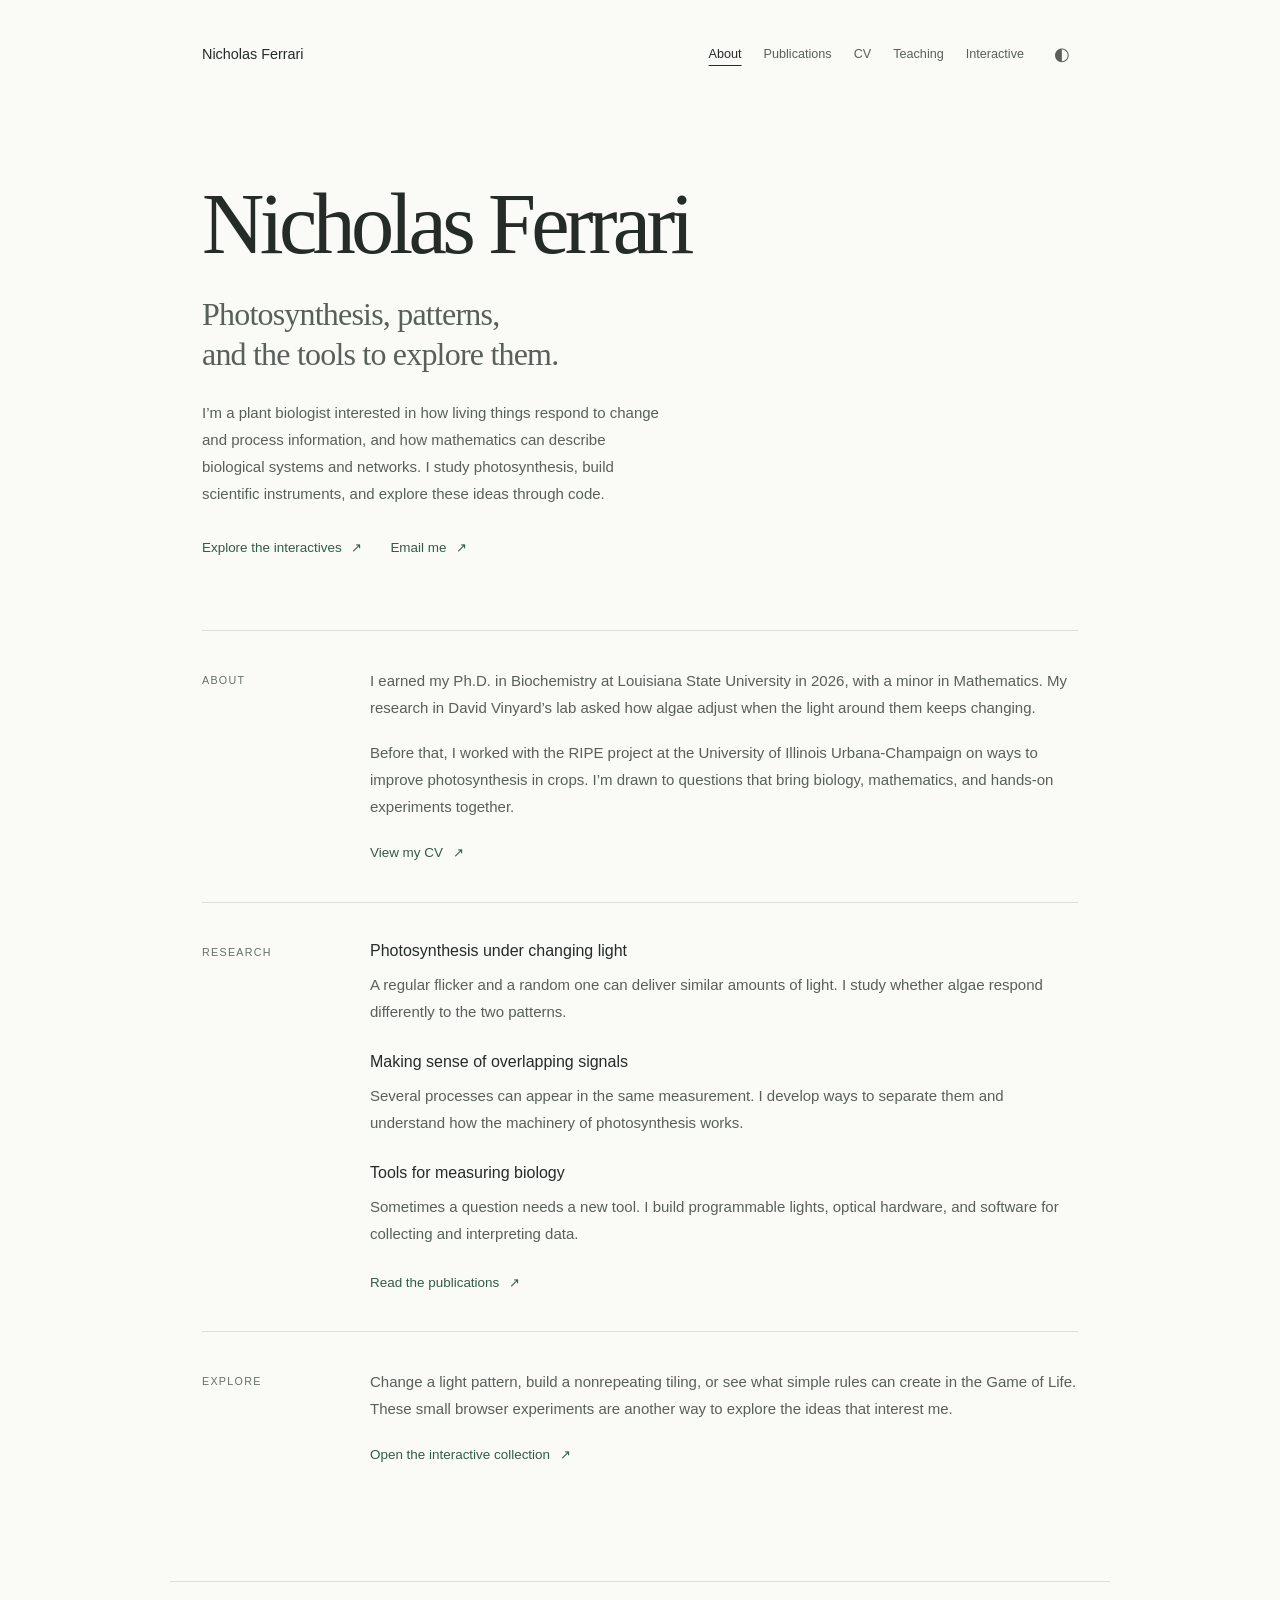
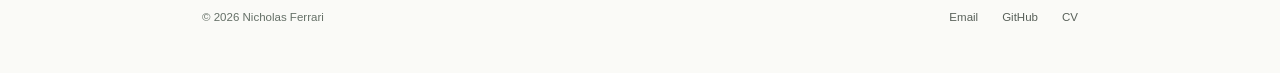
==== commit a5c77019: "Clarify research interests and document website maintenance" ====
--- a/index.html
+++ b/index.html
@@ -4,7 +4,7 @@
 <meta charset="utf-8">
 <meta name="viewport" content="width=device-width, initial-scale=1">
 <title>Nicholas Ferrari — Quantitative Plant Biologist</title>
-<meta name="description" content="Nicholas Ferrari is a plant biologist exploring photosynthesis, scientific instruments, and mathematical patterns. Read about his research or try an interactive experiment.">
+<meta name="description" content="Nicholas Ferrari explores photosynthesis, how living things process information, and the mathematics of biological systems and networks.">
 <link rel="icon" type="image/svg+xml" href="assets/favicon.svg">
 <link rel="preconnect" href="https://fonts.googleapis.com">
 <link rel="preconnect" href="https://fonts.gstatic.com" crossorigin>
@@ -31,10 +31,9 @@
 
 <main class="wrap" id="main">
 <section class="intro" aria-labelledby="intro-title">
-    <p class="eyebrow">Biology, mathematics &amp; a little curiosity</p>
     <h1 id="intro-title">Nicholas Ferrari</h1>
     <p class="intro-line">Photosynthesis, patterns,<br class="desktop-break"> and the tools to explore them.</p>
-    <p class="intro-summary">I’m a plant biologist interested in how living things respond to change. I study photosynthesis, build scientific instruments, and explore mathematical patterns through code.</p>
+    <p class="intro-summary">I’m a plant biologist interested in how living things respond to change and process information, and how mathematics can describe biological systems and networks. I study photosynthesis, build scientific instruments, and explore these ideas through code.</p>
     <div class="text-links">
       <a href="play/index.html">Explore the interactives <span aria-hidden="true">↗</span></a>
       <a href="mailto:nickferrari95@gmail.com">Email me <span aria-hidden="true">↗</span></a>
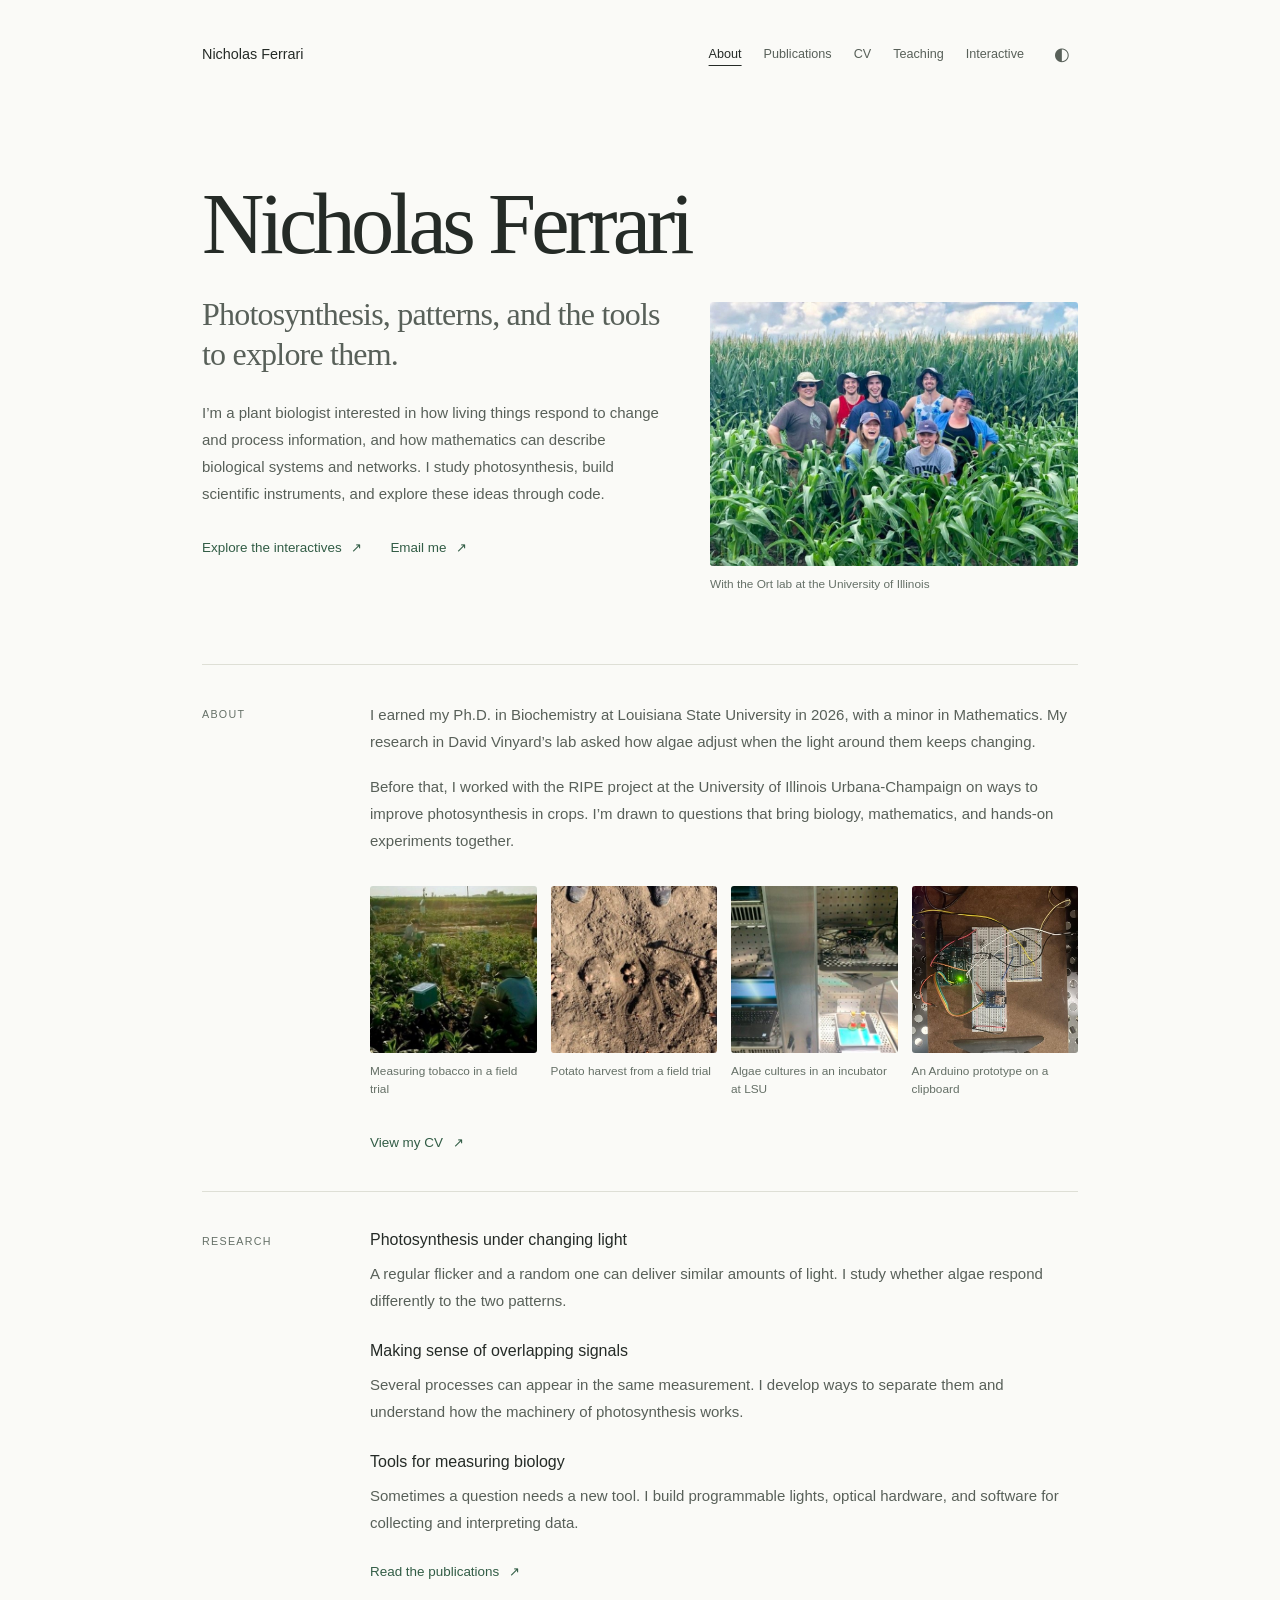
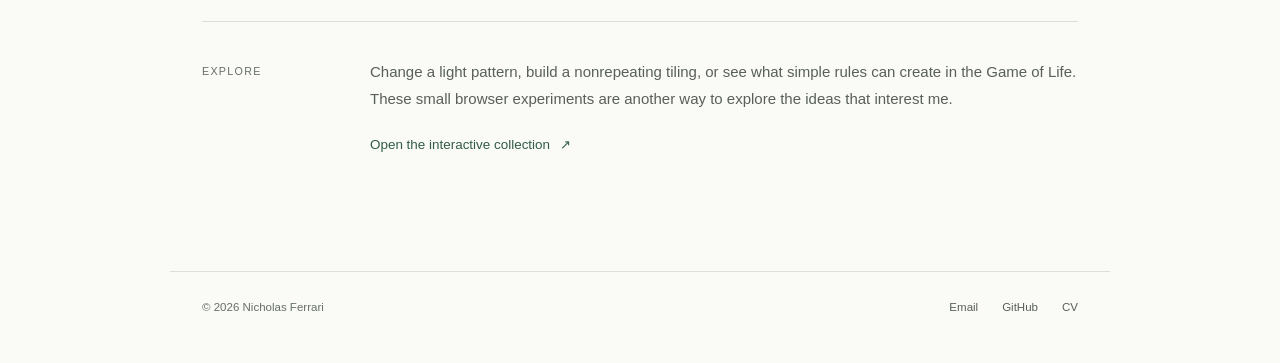
==== commit dbb26a09: "Add personal photos to the homepage Show five photos from the intro talk: the Ort lab group photo be" ====
--- a/index.html
+++ b/index.html
@@ -32,11 +32,19 @@
 <main class="wrap" id="main">
 <section class="intro" aria-labelledby="intro-title">
     <h1 id="intro-title">Nicholas Ferrari</h1>
-    <p class="intro-line">Photosynthesis, patterns,<br class="desktop-break"> and the tools to explore them.</p>
-    <p class="intro-summary">I’m a plant biologist interested in how living things respond to change and process information, and how mathematics can describe biological systems and networks. I study photosynthesis, build scientific instruments, and explore these ideas through code.</p>
-    <div class="text-links">
-      <a href="play/index.html">Explore the interactives <span aria-hidden="true">↗</span></a>
-      <a href="mailto:nickferrari95@gmail.com">Email me <span aria-hidden="true">↗</span></a>
+    <div class="intro-grid">
+      <div class="intro-text">
+        <p class="intro-line">Photosynthesis, patterns, and the tools to explore them.</p>
+        <p class="intro-summary">I’m a plant biologist interested in how living things respond to change and process information, and how mathematics can describe biological systems and networks. I study photosynthesis, build scientific instruments, and explore these ideas through code.</p>
+        <div class="text-links">
+          <a href="play/index.html">Explore the interactives <span aria-hidden="true">↗</span></a>
+          <a href="mailto:nickferrari95@gmail.com">Email me <span aria-hidden="true">↗</span></a>
+        </div>
+      </div>
+      <figure class="intro-photo">
+        <img src="assets/photos/ort-lab-cornfield.jpg" width="1044" height="750" fetchpriority="high" alt="Seven members of the Ort lab smiling in a tall cornfield on a sunny day, most of them in wide-brimmed field hats.">
+        <figcaption>With the Ort lab at the University of Illinois</figcaption>
+      </figure>
     </div>
   </section>
 
@@ -45,6 +53,24 @@
     <div class="section-body">
       <p>I earned my Ph.D. in Biochemistry at Louisiana State University in 2026, with a minor in Mathematics. My research in David Vinyard’s lab asked how algae adjust when the light around them keeps changing.</p>
       <p>Before that, I worked with the RIPE project at the University of Illinois Urbana-Champaign on ways to improve photosynthesis in crops. I’m drawn to questions that bring biology, mathematics, and hands-on experiments together.</p>
+      <div class="photo-strip">
+        <figure>
+          <img src="assets/photos/tobacco-field-trial.jpg" width="358" height="640" loading="lazy" decoding="async" alt="A researcher in a wide-brimmed hat kneels among young tobacco plants to take a measurement.">
+          <figcaption>Measuring tobacco in a field trial</figcaption>
+        </figure>
+        <figure>
+          <img src="assets/photos/potato-harvest.jpg" width="480" height="360" loading="lazy" decoding="async" alt="Freshly dug potatoes in loose soil, with two boots at the top of the frame.">
+          <figcaption>Potato harvest from a field trial</figcaption>
+        </figure>
+        <figure>
+          <img src="assets/photos/algae-incubator.jpg" width="480" height="360" loading="lazy" decoding="async" alt="Two flasks of green algae culture inside an incubator, with wired electronics on the shelf above them.">
+          <figcaption>Algae cultures in an incubator at LSU</figcaption>
+        </figure>
+        <figure>
+          <img src="assets/photos/arduino-breadboard.jpg" width="600" height="800" loading="lazy" decoding="async" alt="An Arduino board wired to two breadboards and a microSD card module, held on a clipboard.">
+          <figcaption>An Arduino prototype on a clipboard</figcaption>
+        </figure>
+      </div>
       <a class="inline-link" href="cv.html">View my CV <span aria-hidden="true">↗</span></a>
     </div>
   </section>
--- a/assets/css/style.css
+++ b/assets/css/style.css
@@ -86,6 +86,13 @@
 .text-links a, .inline-link { font-size: .84rem; text-decoration: none; }
 .text-links a:hover, .inline-link:hover { text-decoration: underline; }
 .text-links span, .inline-link span { margin-left: 6px; }
+.intro-grid { display: grid; grid-template-columns: minmax(0, 5fr) minmax(0, 4fr); gap: 48px; align-items: start; }
+.intro-photo, .photo-strip figure { margin: 0; }
+.intro-photo { padding-top: 8px; }
+.intro-photo img, .photo-strip img { display: block; width: 100%; height: auto; border-radius: 3px; background: var(--bg-sunk); }
+.photo-strip { display: grid; grid-template-columns: repeat(4, minmax(0, 1fr)); gap: 14px; margin: 32px 0 30px; }
+.photo-strip img { aspect-ratio: 1; object-fit: cover; }
+.intro-photo figcaption, .photo-strip figcaption { margin-top: 10px; font-size: .74rem; line-height: 1.5; color: var(--ink-faint); }
 .section-row { display: grid; grid-template-columns: 140px minmax(0, 1fr); gap: 28px; border-top: 1px solid var(--line); padding-block: 36px; }
 .section-label { margin: 0 0 20px; }
 .section-row > .section-label { padding-top: 5px; }
@@ -358,6 +365,9 @@
   #theme-toggle { position: absolute; top: 17px; right: 24px; }
   .intro { padding: 48px 0; }
   .intro-line { font-size: 1.75rem; }
+  .intro-grid { grid-template-columns: minmax(0, 1fr); gap: 36px; }
+  .intro-photo { padding-top: 0; }
+  .photo-strip { grid-template-columns: repeat(2, minmax(0, 1fr)); gap: 18px 14px; }
   .section-row { grid-template-columns: 1fr; gap: 0; padding-block: 28px; }
   .section-row > .section-label { margin-bottom: 19px; }
   .page-head { padding-top: 40px; }
@@ -372,7 +382,6 @@
   #theme-toggle { width: 24px; right: 20px; }
   .intro h1 { font-size: 3.55rem; }
   .intro-line { font-size: 1.6rem; }
-  .desktop-break { display: none; }
   .eyebrow { font-size: .6rem; letter-spacing: .09em; }
   .demo-cards { grid-template-columns: minmax(0, 1fr); gap: 8px; }
   .text-links { gap: 24px; }
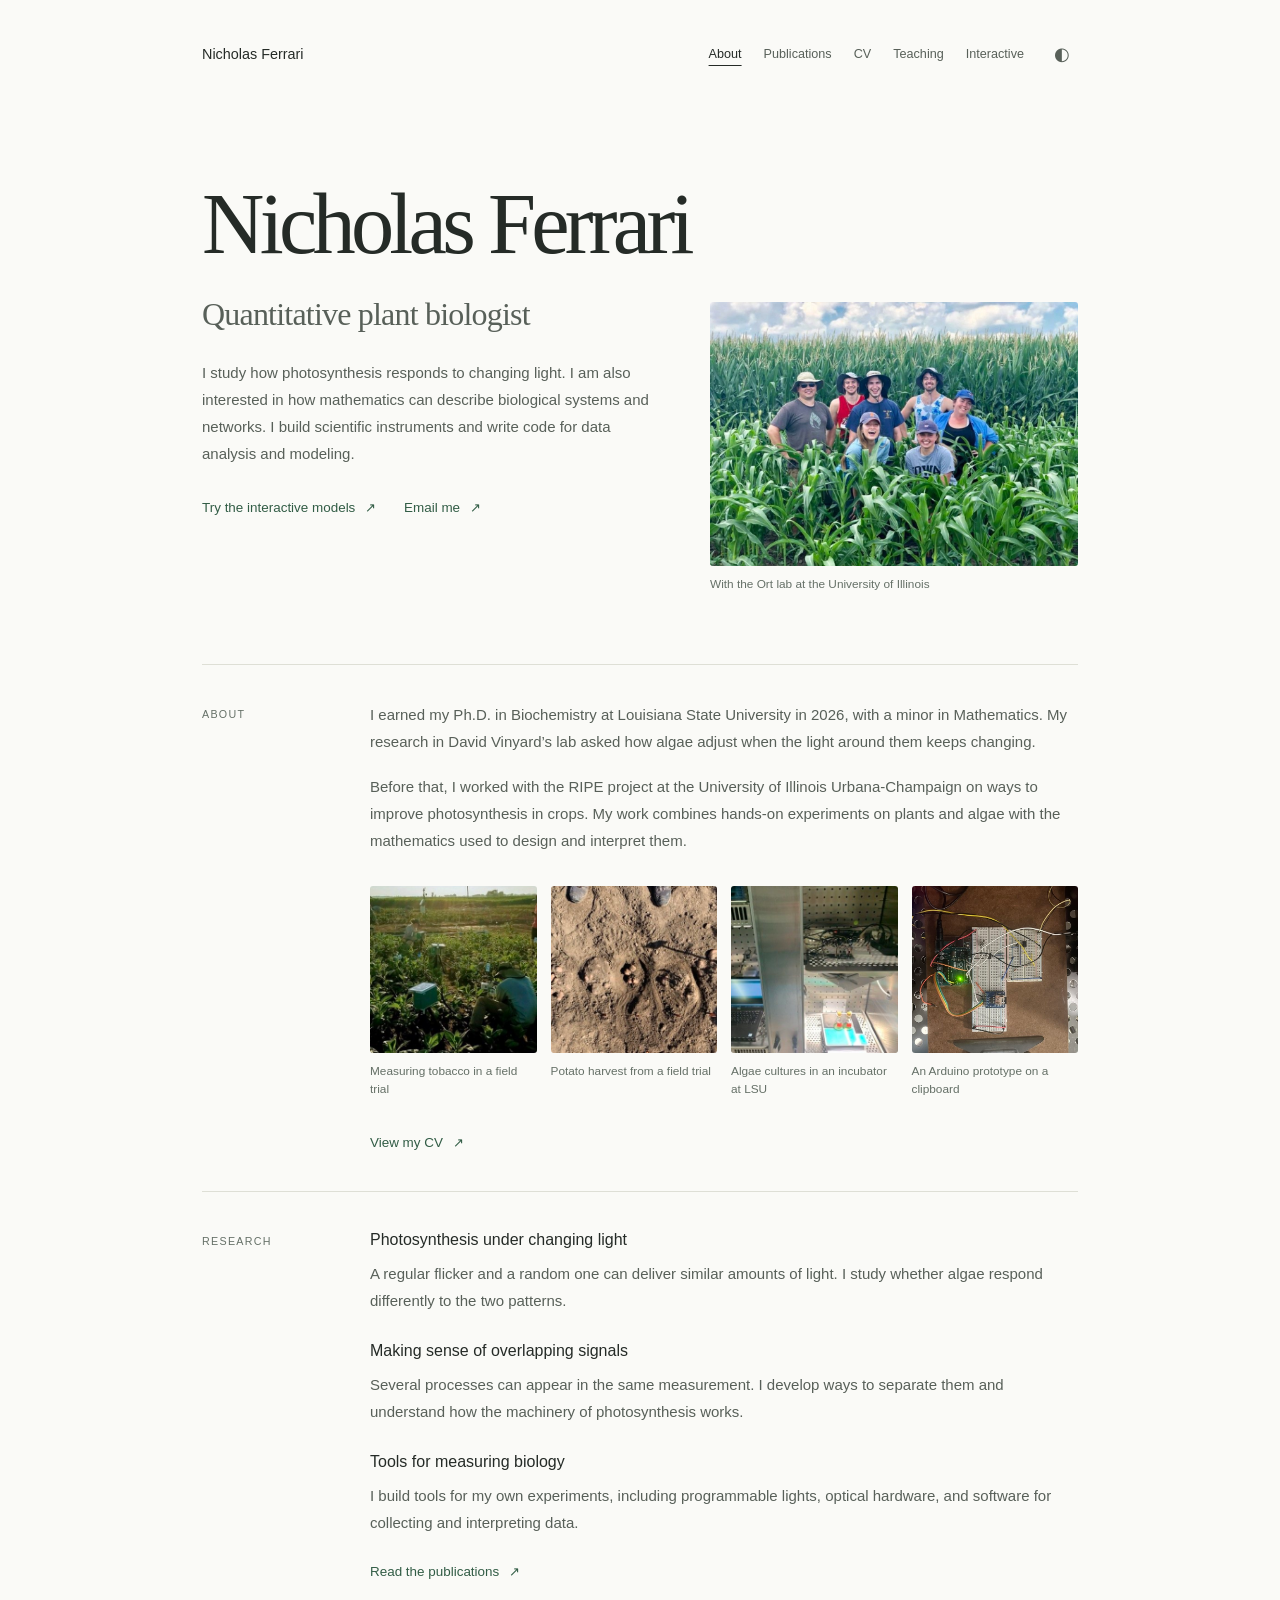
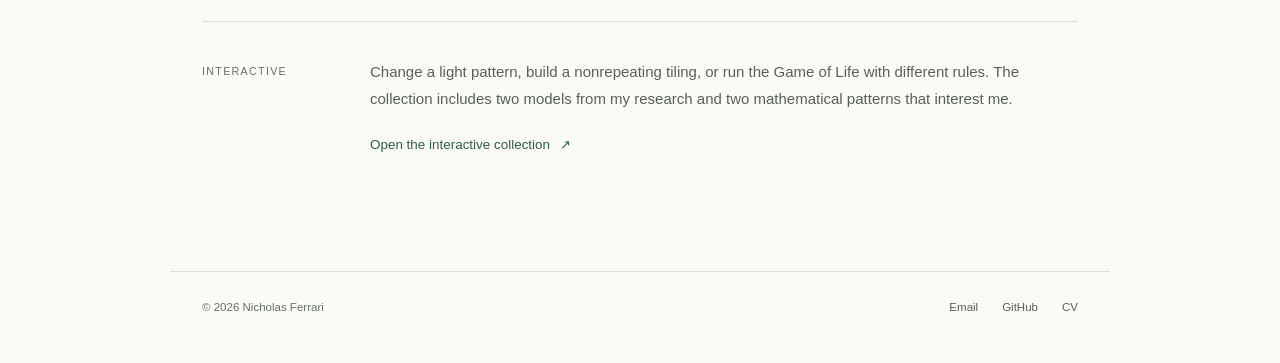
==== commit d15c510c: "Rewrite site copy that read as AI-generated Sweep every page's reader-facing text for AI-writing tel" ====
--- a/index.html
+++ b/index.html
@@ -3,8 +3,8 @@
 <head>
 <meta charset="utf-8">
 <meta name="viewport" content="width=device-width, initial-scale=1">
-<title>Nicholas Ferrari — Quantitative Plant Biologist</title>
-<meta name="description" content="Nicholas Ferrari explores photosynthesis, how living things process information, and the mathematics of biological systems and networks.">
+<title>Nicholas Ferrari · Quantitative Plant Biologist</title>
+<meta name="description" content="Nicholas Ferrari is a plant biologist who studies photosynthesis under changing light and uses mathematics to describe biological systems and networks.">
 <link rel="icon" type="image/svg+xml" href="assets/favicon.svg">
 <link rel="preconnect" href="https://fonts.googleapis.com">
 <link rel="preconnect" href="https://fonts.gstatic.com" crossorigin>
@@ -34,10 +34,10 @@
     <h1 id="intro-title">Nicholas Ferrari</h1>
     <div class="intro-grid">
       <div class="intro-text">
-        <p class="intro-line">Photosynthesis, patterns, and the tools to explore them.</p>
-        <p class="intro-summary">I’m a plant biologist interested in how living things respond to change and process information, and how mathematics can describe biological systems and networks. I study photosynthesis, build scientific instruments, and explore these ideas through code.</p>
+        <p class="intro-line">Quantitative plant biologist</p>
+        <p class="intro-summary">I study how photosynthesis responds to changing light. I am also interested in how mathematics can describe biological systems and networks. I build scientific instruments and write code for data analysis and modeling.</p>
         <div class="text-links">
-          <a href="play/index.html">Explore the interactives <span aria-hidden="true">↗</span></a>
+          <a href="play/index.html">Try the interactive models <span aria-hidden="true">↗</span></a>
           <a href="mailto:nickferrari95@gmail.com">Email me <span aria-hidden="true">↗</span></a>
         </div>
       </div>
@@ -52,7 +52,7 @@
     <h2 class="section-label" id="about-title">About</h2>
     <div class="section-body">
       <p>I earned my Ph.D. in Biochemistry at Louisiana State University in 2026, with a minor in Mathematics. My research in David Vinyard’s lab asked how algae adjust when the light around them keeps changing.</p>
-      <p>Before that, I worked with the RIPE project at the University of Illinois Urbana-Champaign on ways to improve photosynthesis in crops. I’m drawn to questions that bring biology, mathematics, and hands-on experiments together.</p>
+      <p>Before that, I worked with the RIPE project at the University of Illinois Urbana-Champaign on ways to improve photosynthesis in crops. My work combines hands-on experiments on plants and algae with the mathematics used to design and interpret them.</p>
       <div class="photo-strip">
         <figure>
           <img src="assets/photos/tobacco-field-trial.jpg" width="358" height="640" loading="lazy" decoding="async" alt="A researcher in a wide-brimmed hat kneels among young tobacco plants to take a measurement.">
@@ -63,7 +63,7 @@
           <figcaption>Potato harvest from a field trial</figcaption>
         </figure>
         <figure>
-          <img src="assets/photos/algae-incubator.jpg" width="480" height="360" loading="lazy" decoding="async" alt="Two flasks of green algae culture inside an incubator, with wired electronics on the shelf above them.">
+          <img src="assets/photos/algae-incubator.jpg" width="480" height="360" loading="lazy" decoding="async" style="object-position: 75% 50%" alt="Two flasks of green algae culture inside an incubator, with wired electronics on the shelf above them.">
           <figcaption>Algae cultures in an incubator at LSU</figcaption>
         </figure>
         <figure>
@@ -88,16 +88,16 @@
       </article>
       <article>
         <h3>Tools for measuring biology</h3>
-        <p>Sometimes a question needs a new tool. I build programmable lights, optical hardware, and software for collecting and interpreting data.</p>
+        <p>I build tools for my own experiments, including programmable lights, optical hardware, and software for collecting and interpreting data.</p>
       </article>
       <a class="inline-link" href="publications.html">Read the publications <span aria-hidden="true">↗</span></a>
     </div>
   </section>
 
   <section class="section-row" aria-labelledby="explore-title">
-    <h2 class="section-label" id="explore-title">Explore</h2>
+    <h2 class="section-label" id="explore-title">Interactive</h2>
     <div class="section-body">
-      <p>Change a light pattern, build a nonrepeating tiling, or see what simple rules can create in the Game of Life. These small browser experiments are another way to explore the ideas that interest me.</p>
+      <p>Change a light pattern, build a nonrepeating tiling, or run the Game of Life with different rules. The collection includes two models from my research and two mathematical patterns that interest me.</p>
       <a class="inline-link" href="play/index.html">Open the interactive collection <span aria-hidden="true">↗</span></a>
     </div>
   </section>
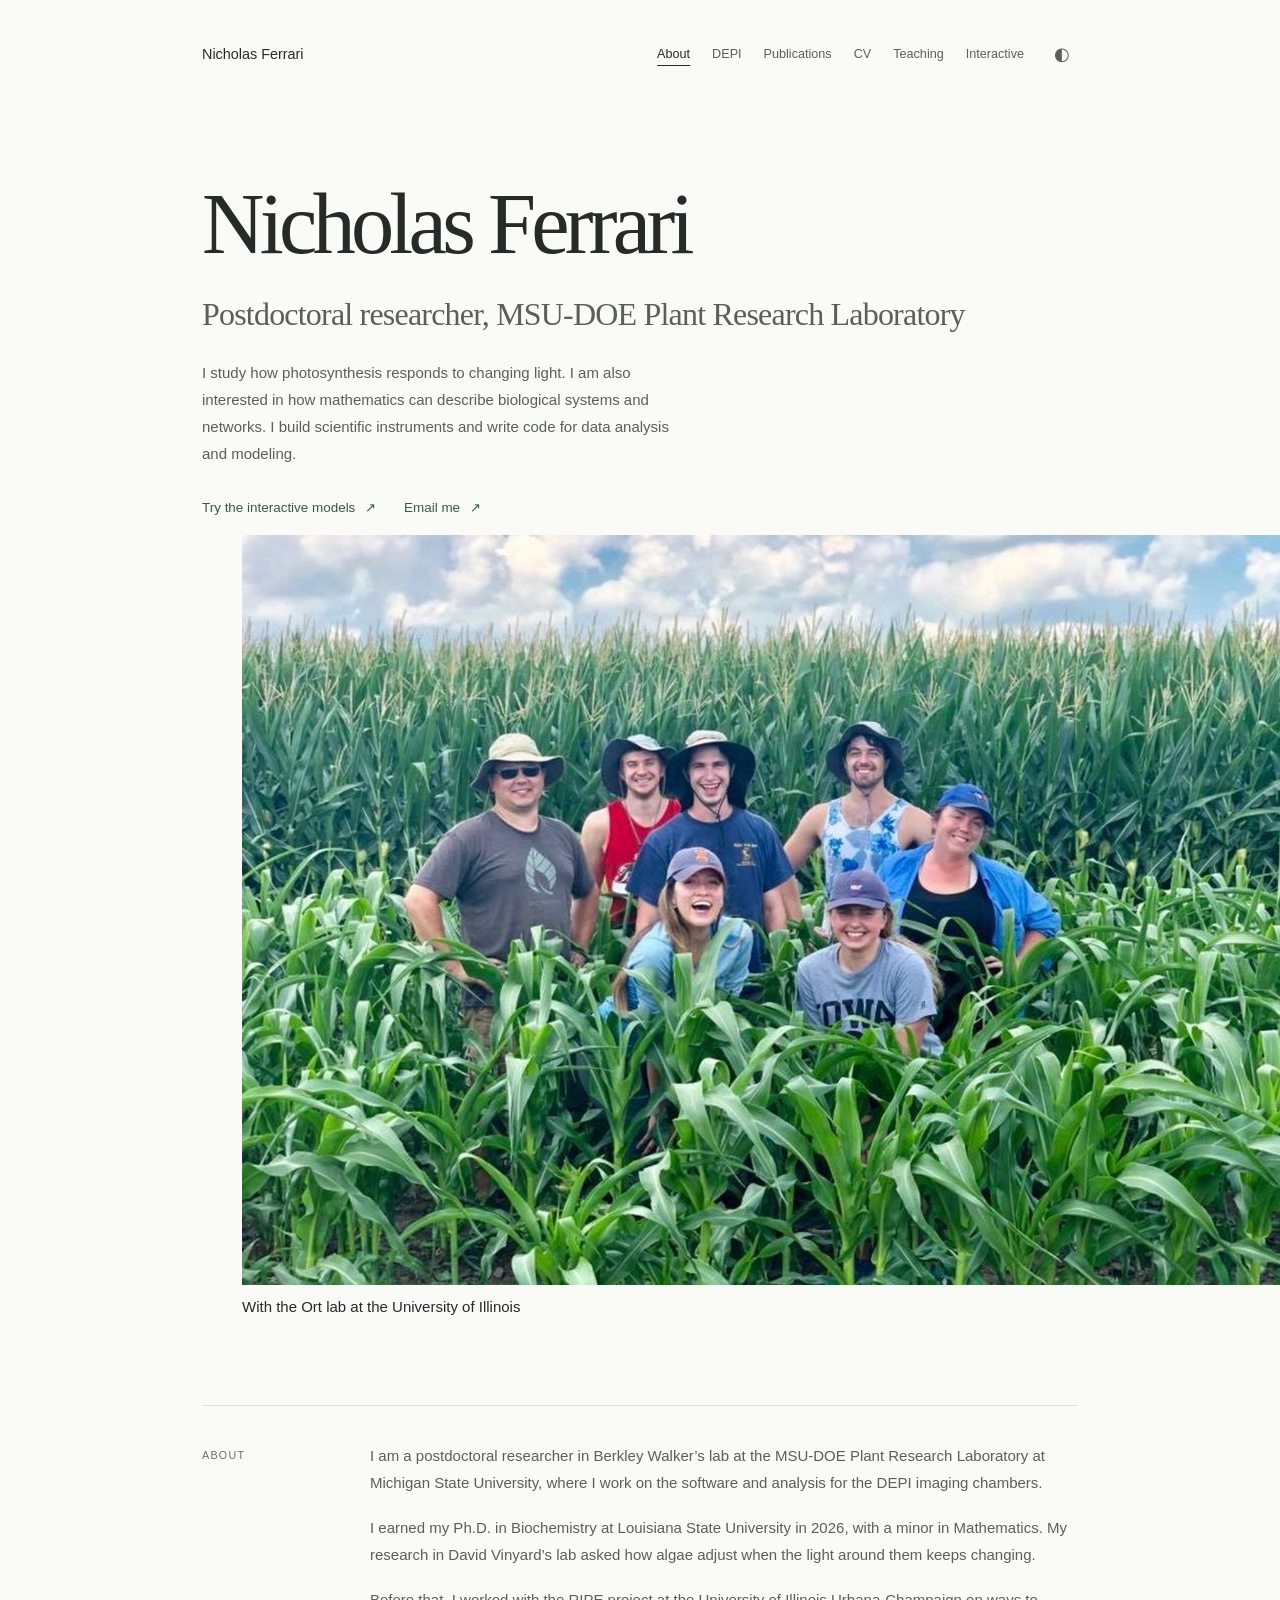
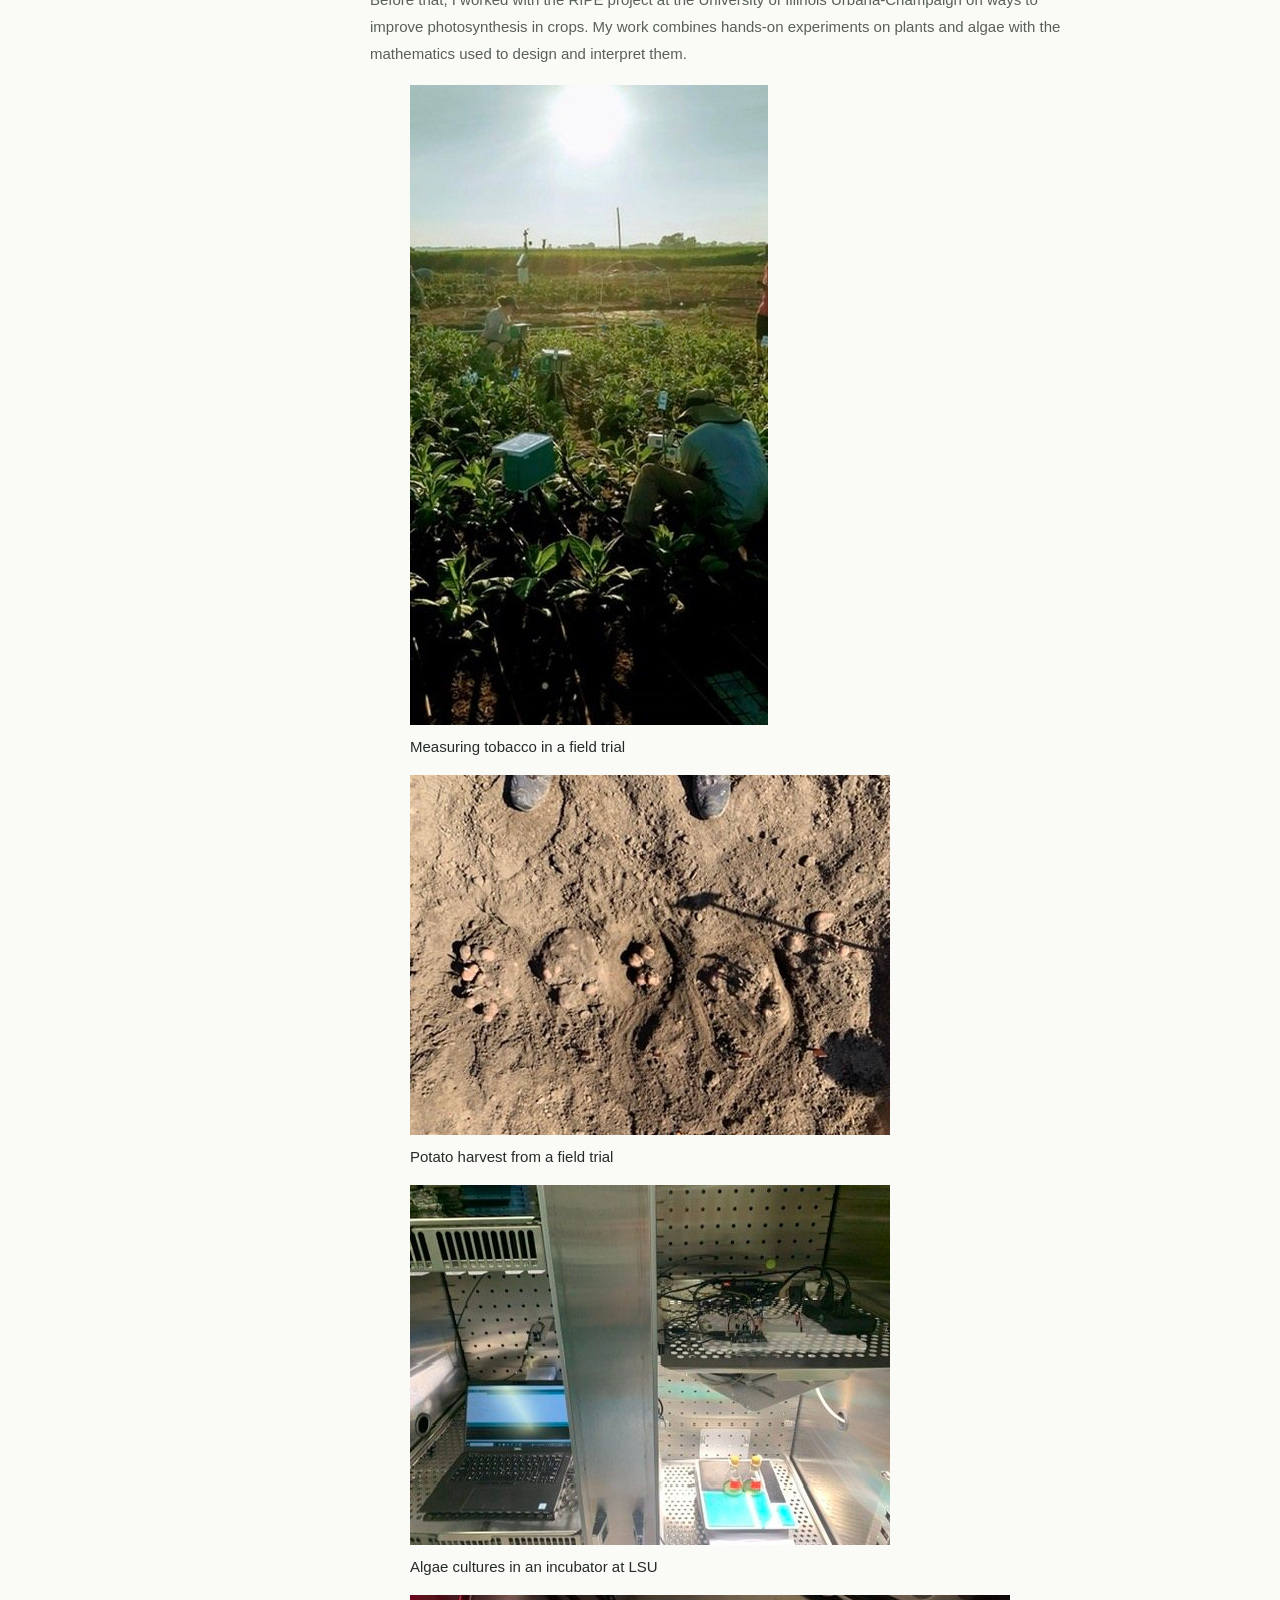
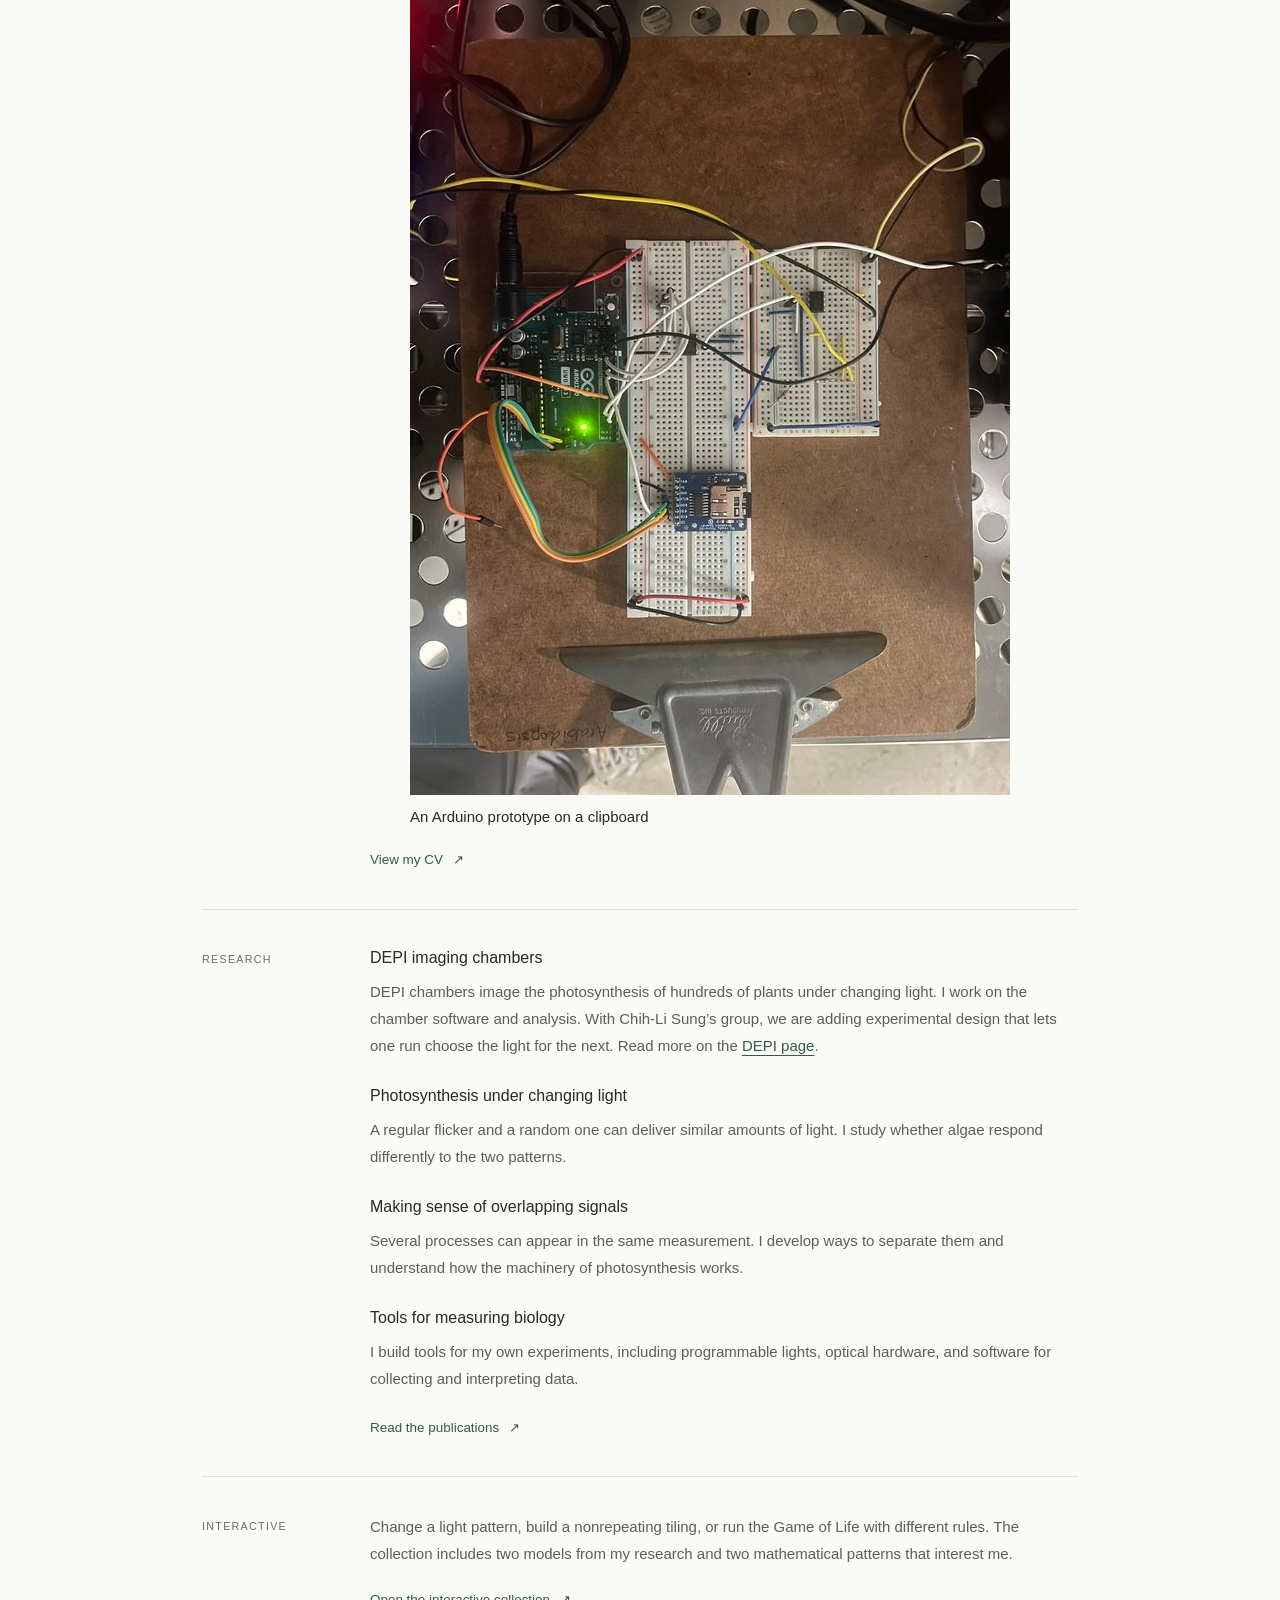
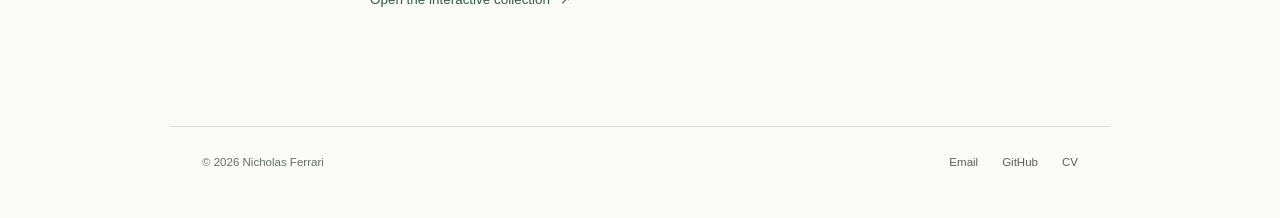
==== commit 9775d13d: "Add the postdoc role and a DEPI page - Homepage: the intro line, About section and meta description " ====
--- a/index.html
+++ b/index.html
@@ -4,7 +4,7 @@
 <meta charset="utf-8">
 <meta name="viewport" content="width=device-width, initial-scale=1">
 <title>Nicholas Ferrari · Quantitative Plant Biologist</title>
-<meta name="description" content="Nicholas Ferrari is a plant biologist who studies photosynthesis under changing light and uses mathematics to describe biological systems and networks.">
+<meta name="description" content="Nicholas Ferrari is a postdoctoral researcher at the MSU-DOE Plant Research Laboratory who studies photosynthesis under changing light and uses mathematics to describe biological systems and networks.">
 <link rel="icon" type="image/svg+xml" href="assets/favicon.svg">
 <link rel="preconnect" href="https://fonts.googleapis.com">
 <link rel="preconnect" href="https://fonts.gstatic.com" crossorigin>
@@ -20,6 +20,7 @@
     <a class="brand" href="index.html">Nicholas Ferrari</a>
     <div class="nav-links">
       <a href="index.html" aria-current="page">About</a>
+      <a href="depi.html">DEPI</a>
       <a href="publications.html">Publications</a>
       <a href="cv.html">CV</a>
       <a href="teaching.html">Teaching</a>
@@ -34,7 +35,7 @@
     <h1 id="intro-title">Nicholas Ferrari</h1>
     <div class="intro-grid">
       <div class="intro-text">
-        <p class="intro-line">Quantitative plant biologist</p>
+        <p class="intro-line">Postdoctoral researcher, MSU-DOE Plant Research Laboratory</p>
         <p class="intro-summary">I study how photosynthesis responds to changing light. I am also interested in how mathematics can describe biological systems and networks. I build scientific instruments and write code for data analysis and modeling.</p>
         <div class="text-links">
           <a href="play/index.html">Try the interactive models <span aria-hidden="true">↗</span></a>
@@ -51,6 +52,7 @@
   <section class="section-row" id="about" aria-labelledby="about-title">
     <h2 class="section-label" id="about-title">About</h2>
     <div class="section-body">
+      <p>I am a postdoctoral researcher in Berkley Walker’s lab at the MSU-DOE Plant Research Laboratory at Michigan State University, where I work on the software and analysis for the DEPI imaging chambers.</p>
       <p>I earned my Ph.D. in Biochemistry at Louisiana State University in 2026, with a minor in Mathematics. My research in David Vinyard’s lab asked how algae adjust when the light around them keeps changing.</p>
       <p>Before that, I worked with the RIPE project at the University of Illinois Urbana-Champaign on ways to improve photosynthesis in crops. My work combines hands-on experiments on plants and algae with the mathematics used to design and interpret them.</p>
       <div class="photo-strip">
@@ -78,6 +80,10 @@
   <section class="section-row" id="research" aria-labelledby="research-title">
     <h2 class="section-label" id="research-title">Research</h2>
     <div class="section-body research-list">
+      <article>
+        <h3>DEPI imaging chambers</h3>
+        <p>DEPI chambers image the photosynthesis of hundreds of plants under changing light. I work on the chamber software and analysis. With Chih-Li Sung’s group, we are adding experimental design that lets one run choose the light for the next. Read more on the <a href="depi.html">DEPI page</a>.</p>
+      </article>
       <article>
         <h3>Photosynthesis under changing light</h3>
         <p>A regular flicker and a random one can deliver similar amounts of light. I study whether algae respond differently to the two patterns.</p>
--- a/assets/css/style.css
+++ b/assets/css/style.css
@@ -86,18 +86,13 @@
 .text-links a, .inline-link { font-size: .84rem; text-decoration: none; }
 .text-links a:hover, .inline-link:hover { text-decoration: underline; }
 .text-links span, .inline-link span { margin-left: 6px; }
-.intro-grid { display: grid; grid-template-columns: minmax(0, 5fr) minmax(0, 4fr); gap: 48px; align-items: start; }
-.intro-photo, .photo-strip figure { margin: 0; }
-.intro-photo { padding-top: 8px; }
-.intro-photo img, .photo-strip img { display: block; width: 100%; height: auto; border-radius: 3px; background: var(--bg-sunk); }
-.photo-strip { display: grid; grid-template-columns: repeat(4, minmax(0, 1fr)); gap: 14px; margin: 32px 0 30px; }
-.photo-strip img { aspect-ratio: 1; object-fit: cover; }
-.intro-photo figcaption, .photo-strip figcaption { margin-top: 10px; font-size: .74rem; line-height: 1.5; color: var(--ink-faint); }
 .section-row { display: grid; grid-template-columns: 140px minmax(0, 1fr); gap: 28px; border-top: 1px solid var(--line); padding-block: 36px; }
 .section-label { margin: 0 0 20px; }
 .section-row > .section-label { padding-top: 5px; }
 .section-body > :last-child { margin-bottom: 0; }
 .section-body p { color: var(--ink-soft); }
+/* Long code strings such as URLs wrap on phones. "break-word" is not enough: only "anywhere" lets the one-column grid shrink. */
+.section-body code { overflow-wrap: anywhere; }
 .research-list article + article, .course-list article + article { margin-top: 25px; }
 .research-list p { margin-bottom: 0; }
 .research-list > .inline-link { display: inline-block; margin-top: 24px; }
@@ -365,9 +360,6 @@
   #theme-toggle { position: absolute; top: 17px; right: 24px; }
   .intro { padding: 48px 0; }
   .intro-line { font-size: 1.75rem; }
-  .intro-grid { grid-template-columns: minmax(0, 1fr); gap: 36px; }
-  .intro-photo { padding-top: 0; }
-  .photo-strip { grid-template-columns: repeat(2, minmax(0, 1fr)); gap: 18px 14px; }
   .section-row { grid-template-columns: 1fr; gap: 0; padding-block: 28px; }
   .section-row > .section-label { margin-bottom: 19px; }
   .page-head { padding-top: 40px; }
@@ -382,6 +374,7 @@
   #theme-toggle { width: 24px; right: 20px; }
   .intro h1 { font-size: 3.55rem; }
   .intro-line { font-size: 1.6rem; }
+  .desktop-break { display: none; }
   .eyebrow { font-size: .6rem; letter-spacing: .09em; }
   .demo-cards { grid-template-columns: minmax(0, 1fr); gap: 8px; }
   .text-links { gap: 24px; }
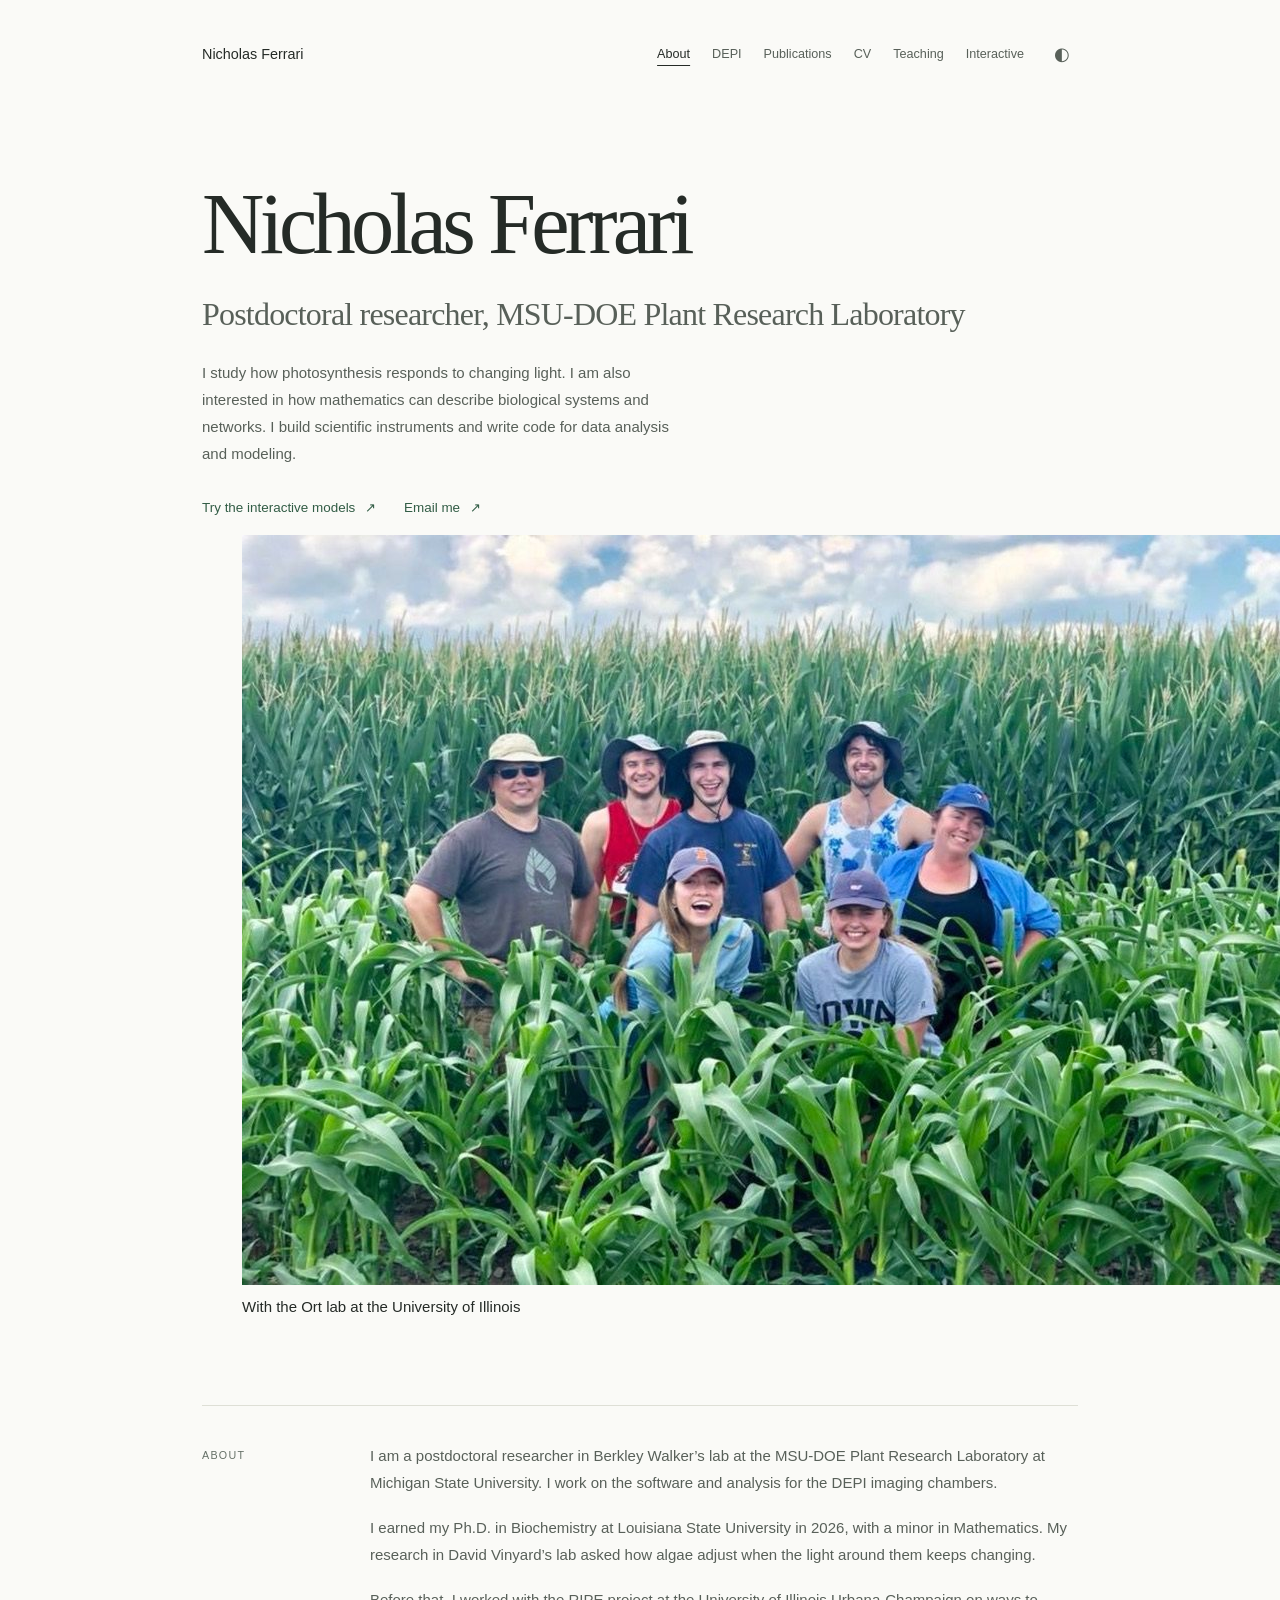
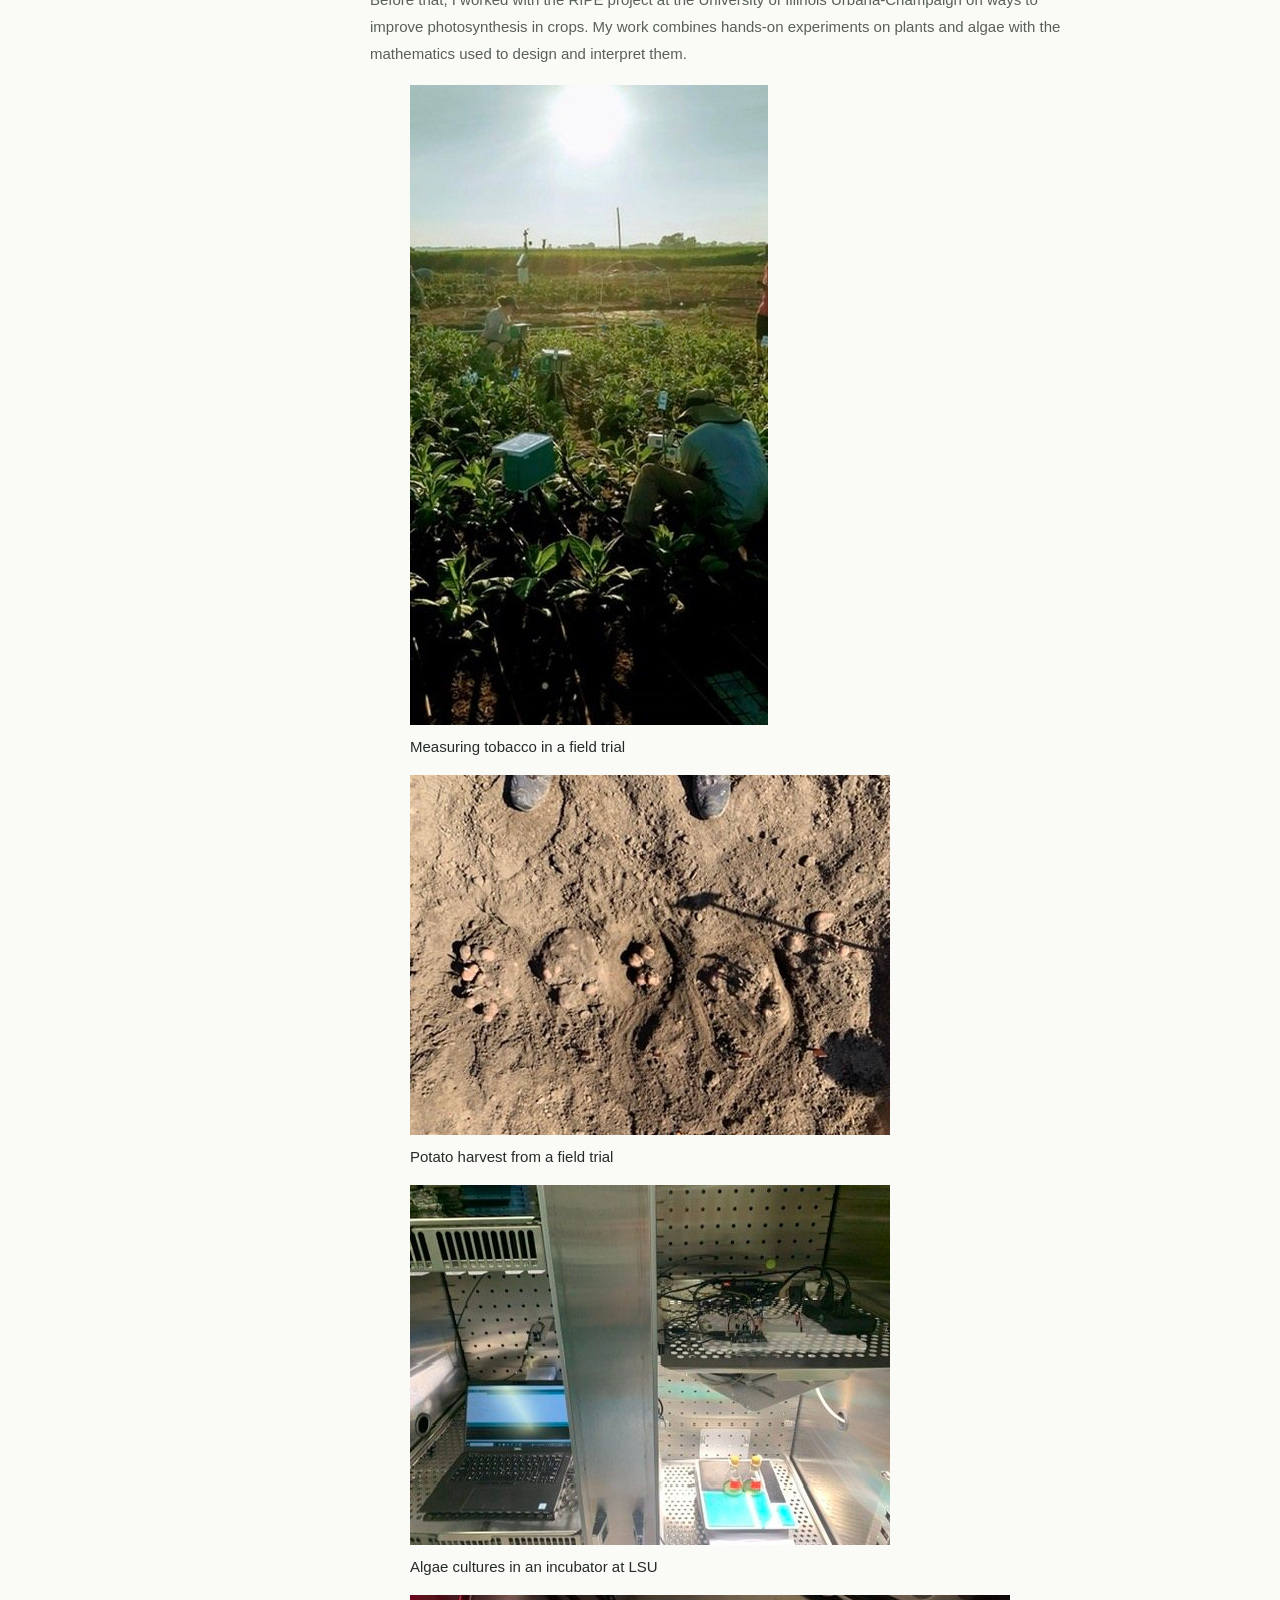
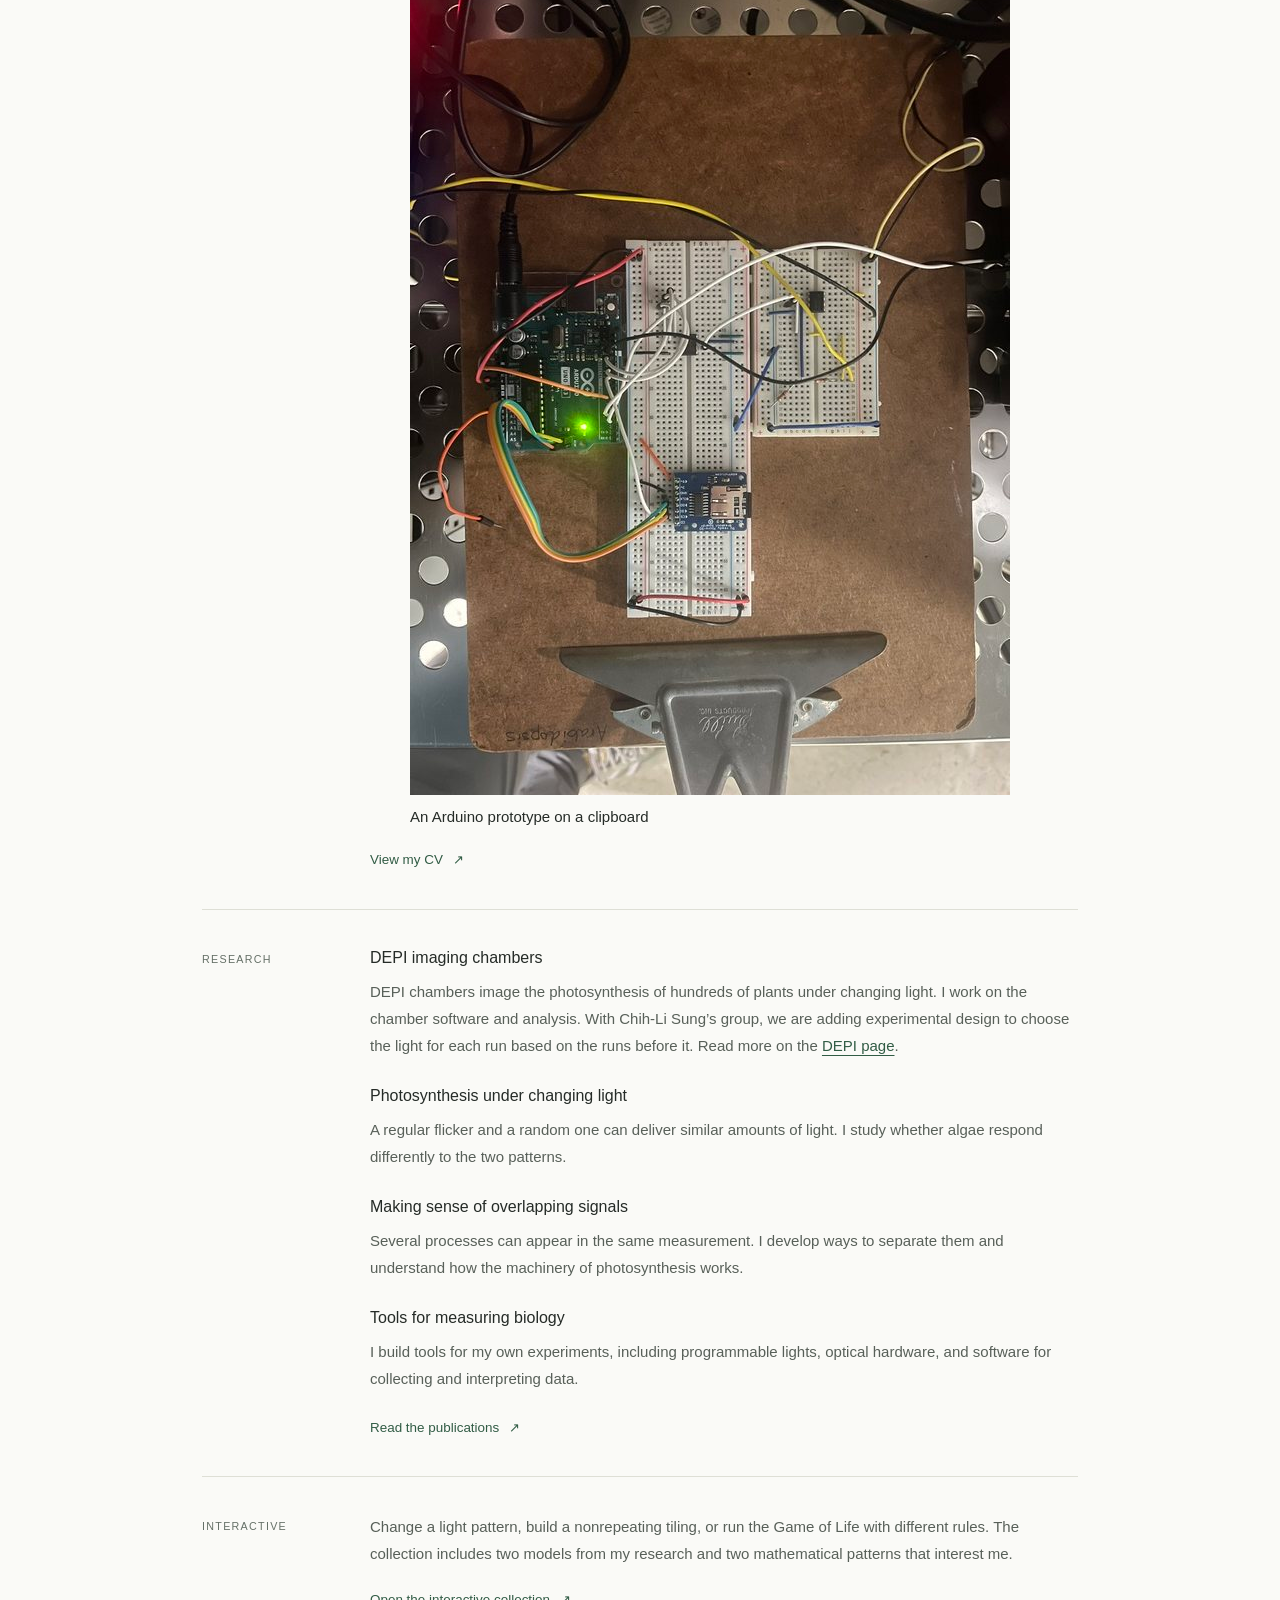
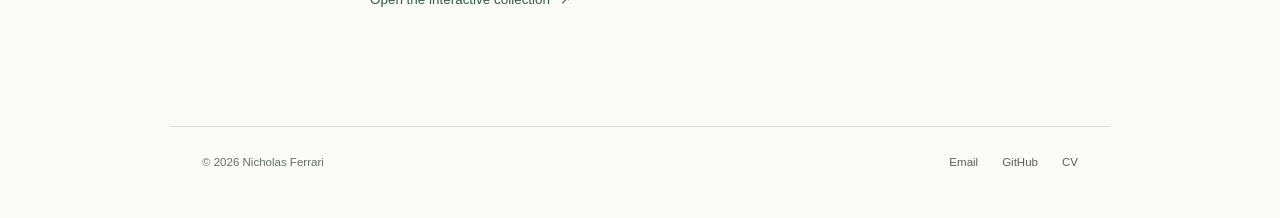
==== commit f922b114: "Plain-language pass on the new DEPI and postdoc text Replace the "let one run choose the next" hook " ====
--- a/index.html
+++ b/index.html
@@ -4,7 +4,7 @@
 <meta charset="utf-8">
 <meta name="viewport" content="width=device-width, initial-scale=1">
 <title>Nicholas Ferrari · Quantitative Plant Biologist</title>
-<meta name="description" content="Nicholas Ferrari is a postdoctoral researcher at the MSU-DOE Plant Research Laboratory who studies photosynthesis under changing light and uses mathematics to describe biological systems and networks.">
+<meta name="description" content="Nicholas Ferrari is a postdoctoral researcher at the MSU-DOE Plant Research Laboratory. He studies photosynthesis under changing light and uses mathematics to describe biological systems and networks.">
 <link rel="icon" type="image/svg+xml" href="assets/favicon.svg">
 <link rel="preconnect" href="https://fonts.googleapis.com">
 <link rel="preconnect" href="https://fonts.gstatic.com" crossorigin>
@@ -52,7 +52,7 @@
   <section class="section-row" id="about" aria-labelledby="about-title">
     <h2 class="section-label" id="about-title">About</h2>
     <div class="section-body">
-      <p>I am a postdoctoral researcher in Berkley Walker’s lab at the MSU-DOE Plant Research Laboratory at Michigan State University, where I work on the software and analysis for the DEPI imaging chambers.</p>
+      <p>I am a postdoctoral researcher in Berkley Walker’s lab at the MSU-DOE Plant Research Laboratory at Michigan State University. I work on the software and analysis for the DEPI imaging chambers.</p>
       <p>I earned my Ph.D. in Biochemistry at Louisiana State University in 2026, with a minor in Mathematics. My research in David Vinyard’s lab asked how algae adjust when the light around them keeps changing.</p>
       <p>Before that, I worked with the RIPE project at the University of Illinois Urbana-Champaign on ways to improve photosynthesis in crops. My work combines hands-on experiments on plants and algae with the mathematics used to design and interpret them.</p>
       <div class="photo-strip">
@@ -82,7 +82,7 @@
     <div class="section-body research-list">
       <article>
         <h3>DEPI imaging chambers</h3>
-        <p>DEPI chambers image the photosynthesis of hundreds of plants under changing light. I work on the chamber software and analysis. With Chih-Li Sung’s group, we are adding experimental design that lets one run choose the light for the next. Read more on the <a href="depi.html">DEPI page</a>.</p>
+        <p>DEPI chambers image the photosynthesis of hundreds of plants under changing light. I work on the chamber software and analysis. With Chih-Li Sung’s group, we are adding experimental design to choose the light for each run based on the runs before it. Read more on the <a href="depi.html">DEPI page</a>.</p>
       </article>
       <article>
         <h3>Photosynthesis under changing light</h3>
